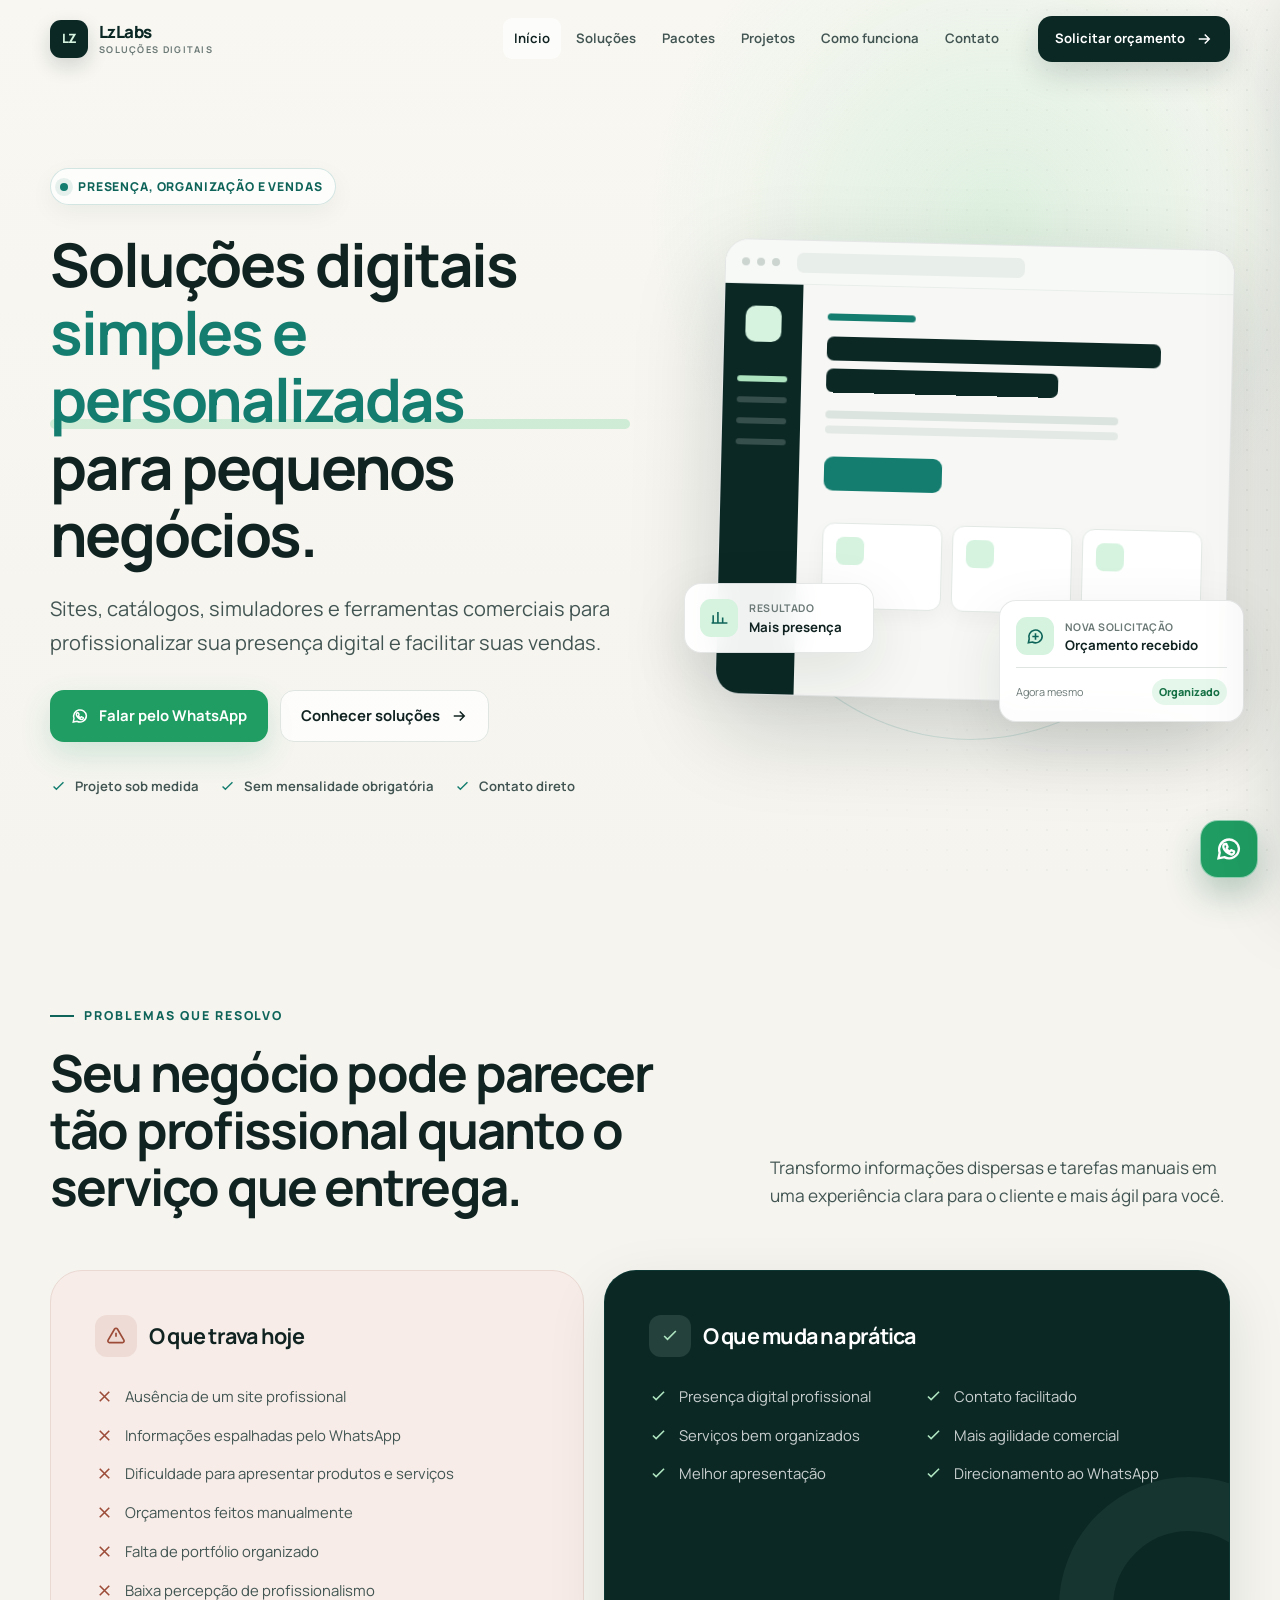
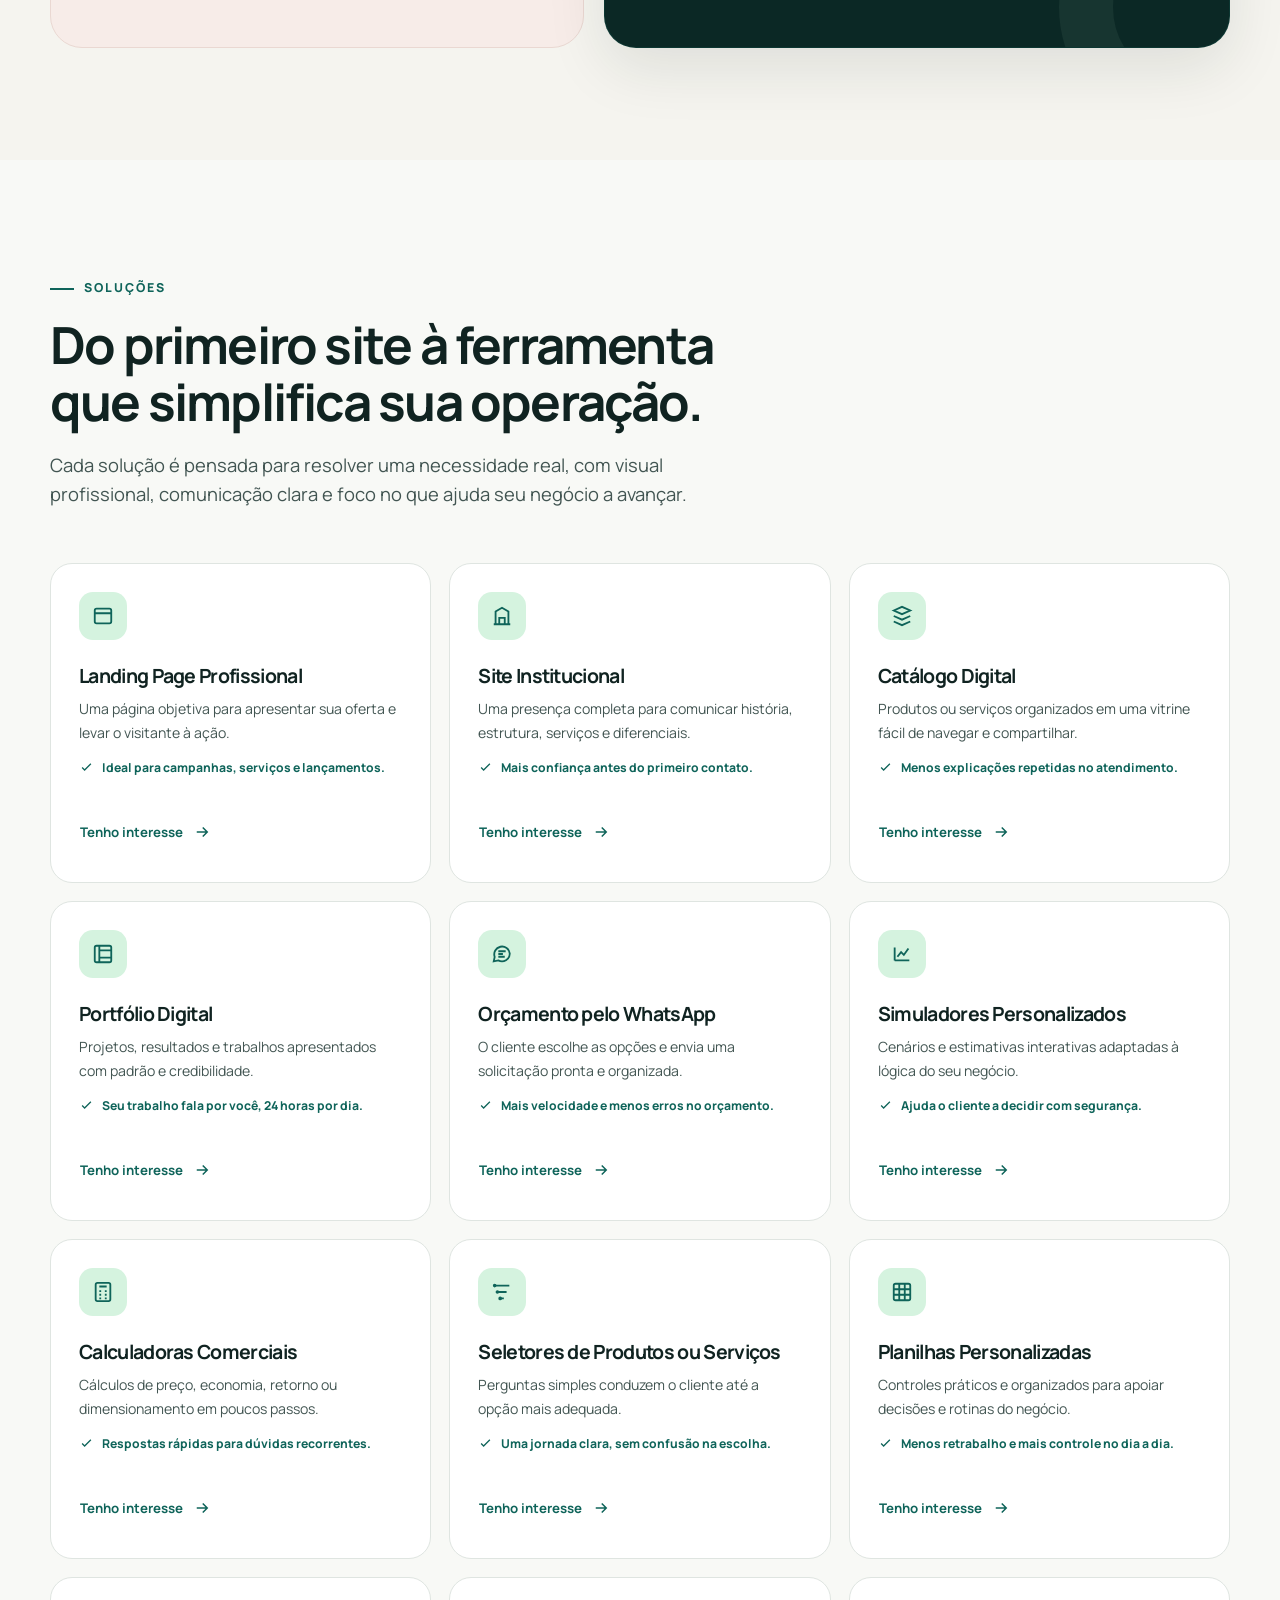
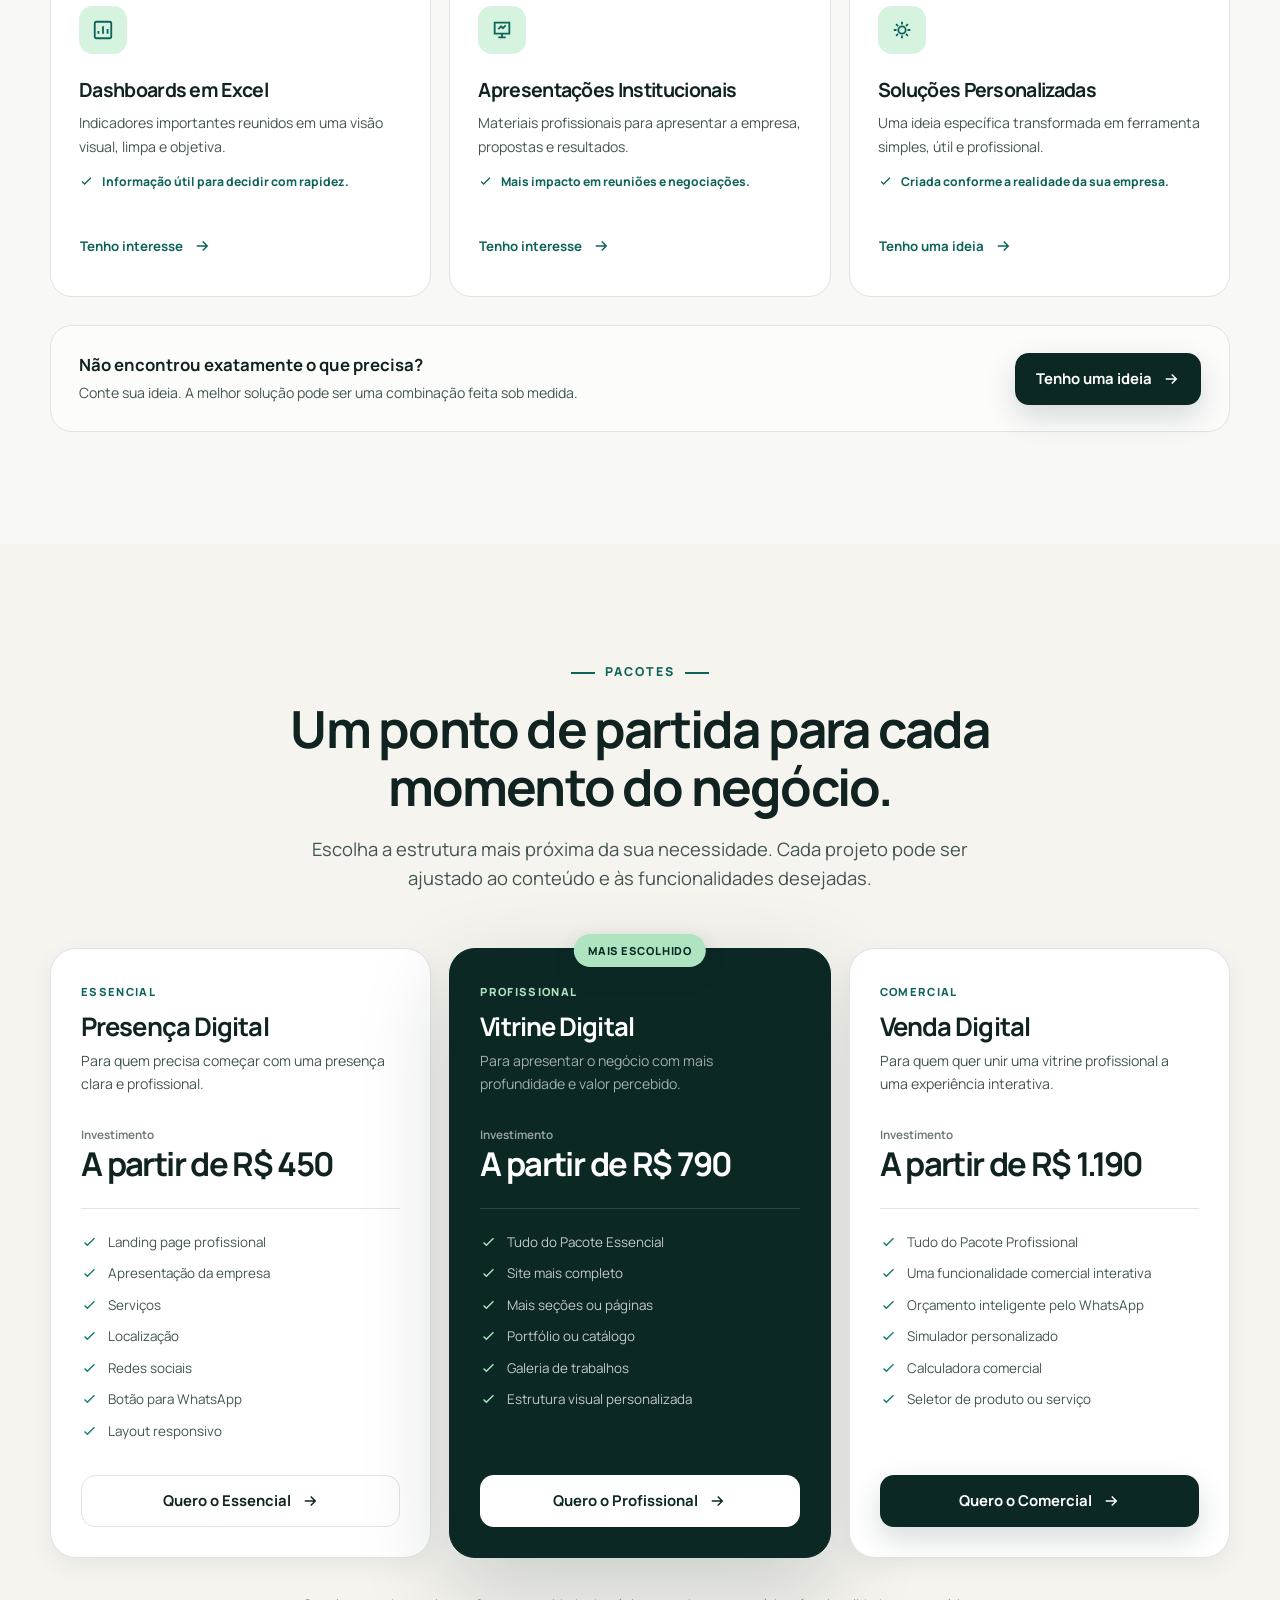
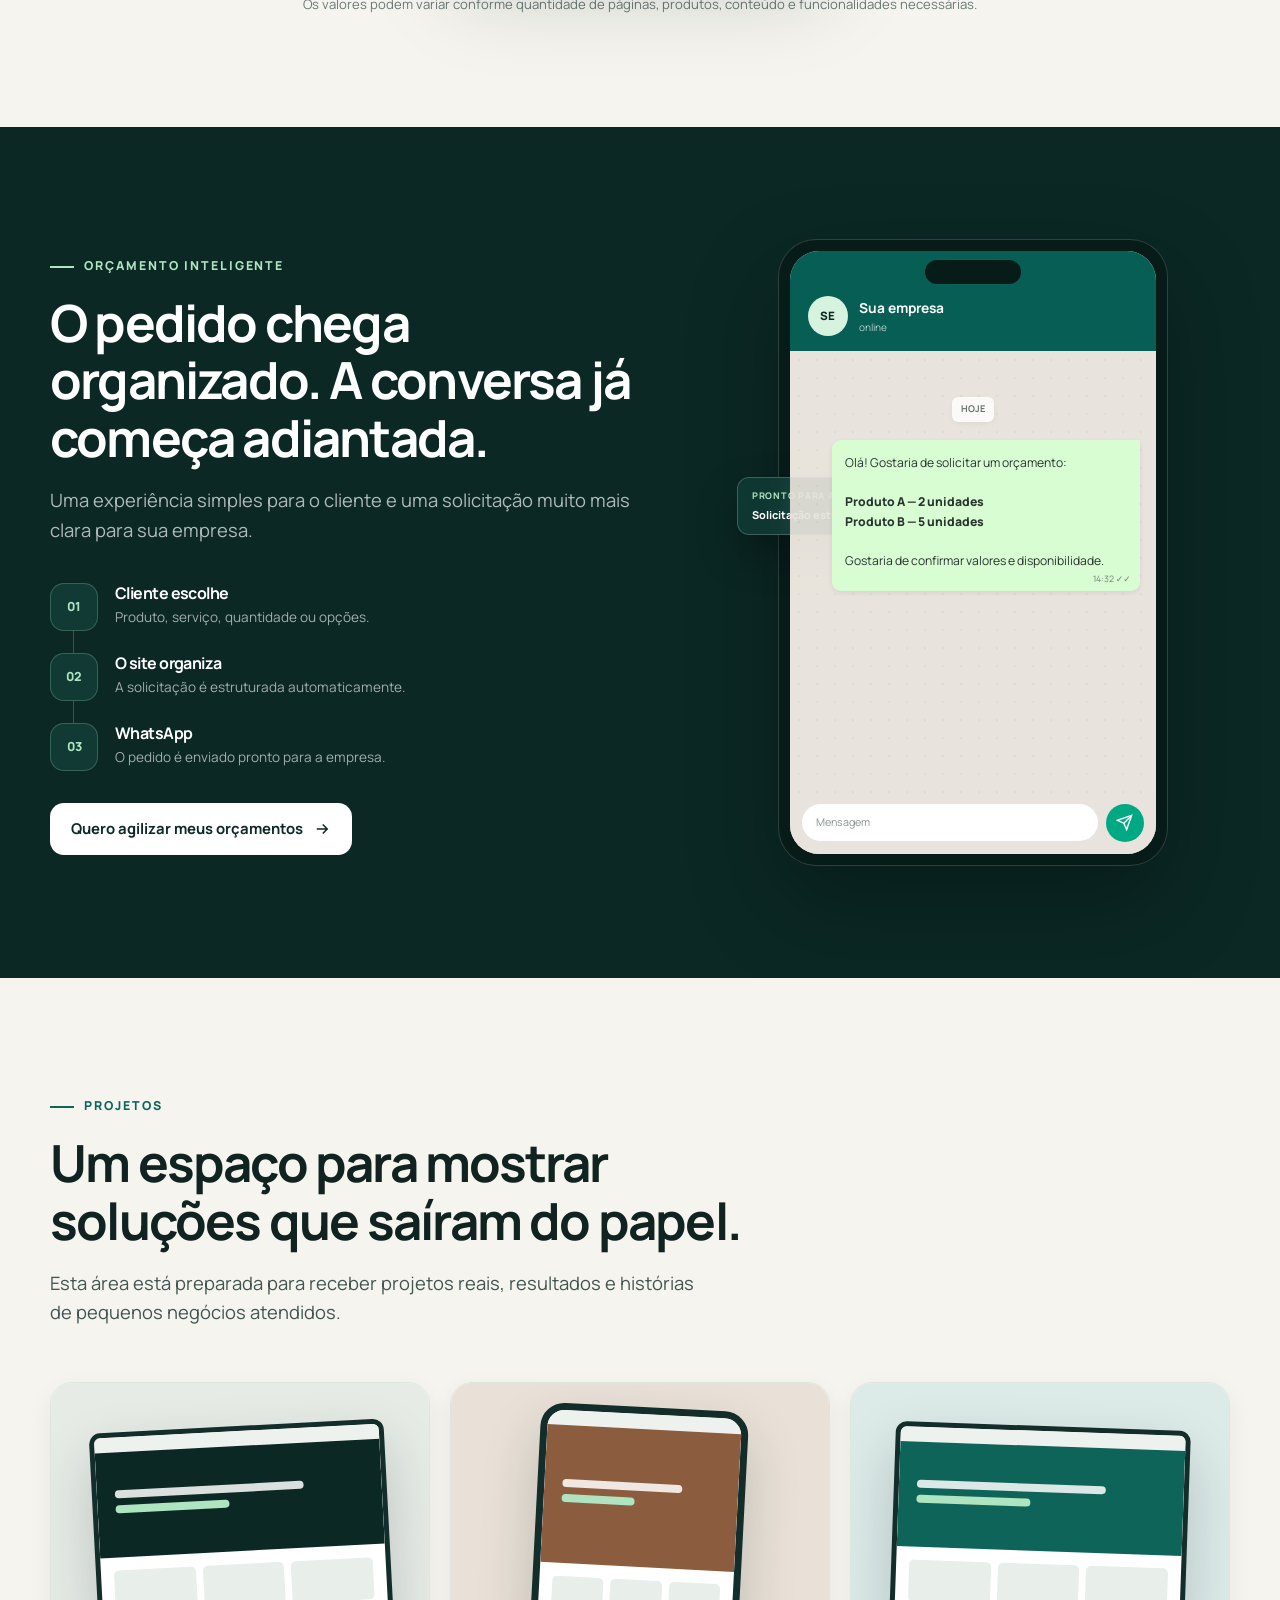
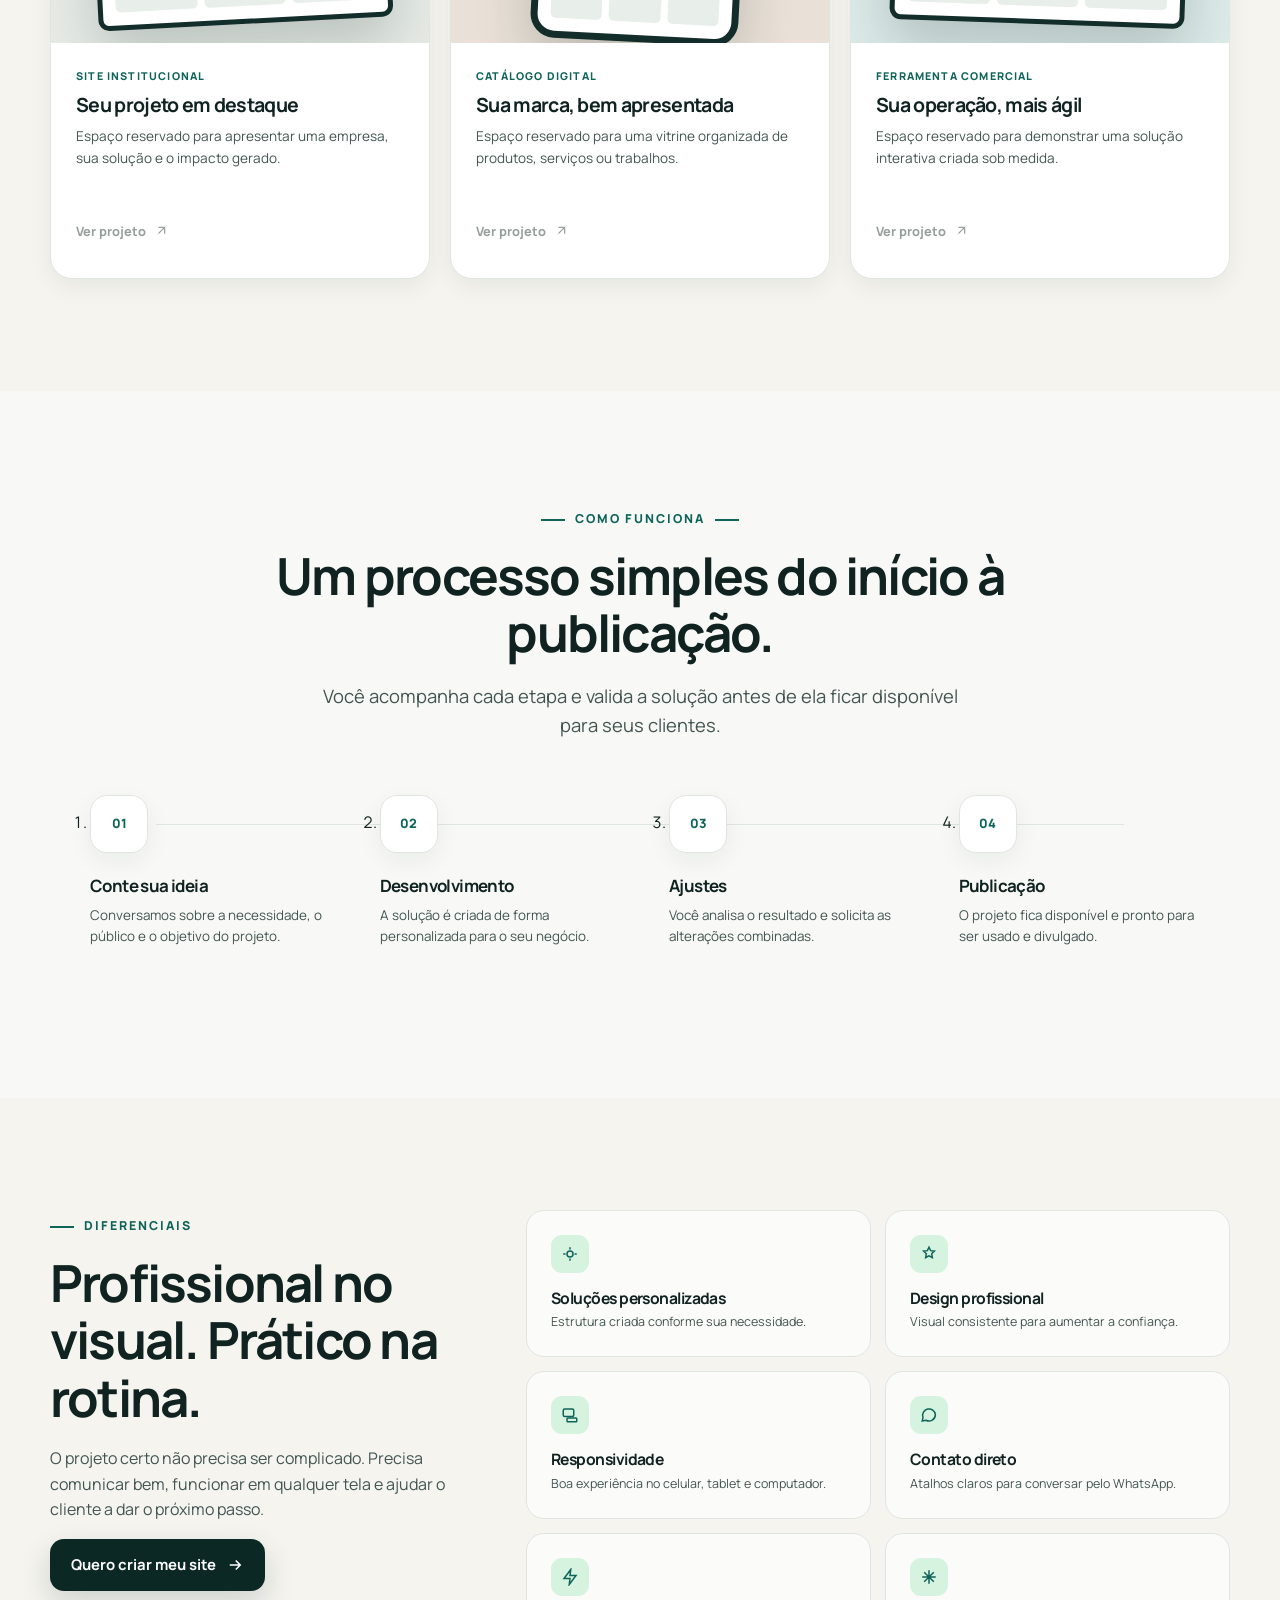
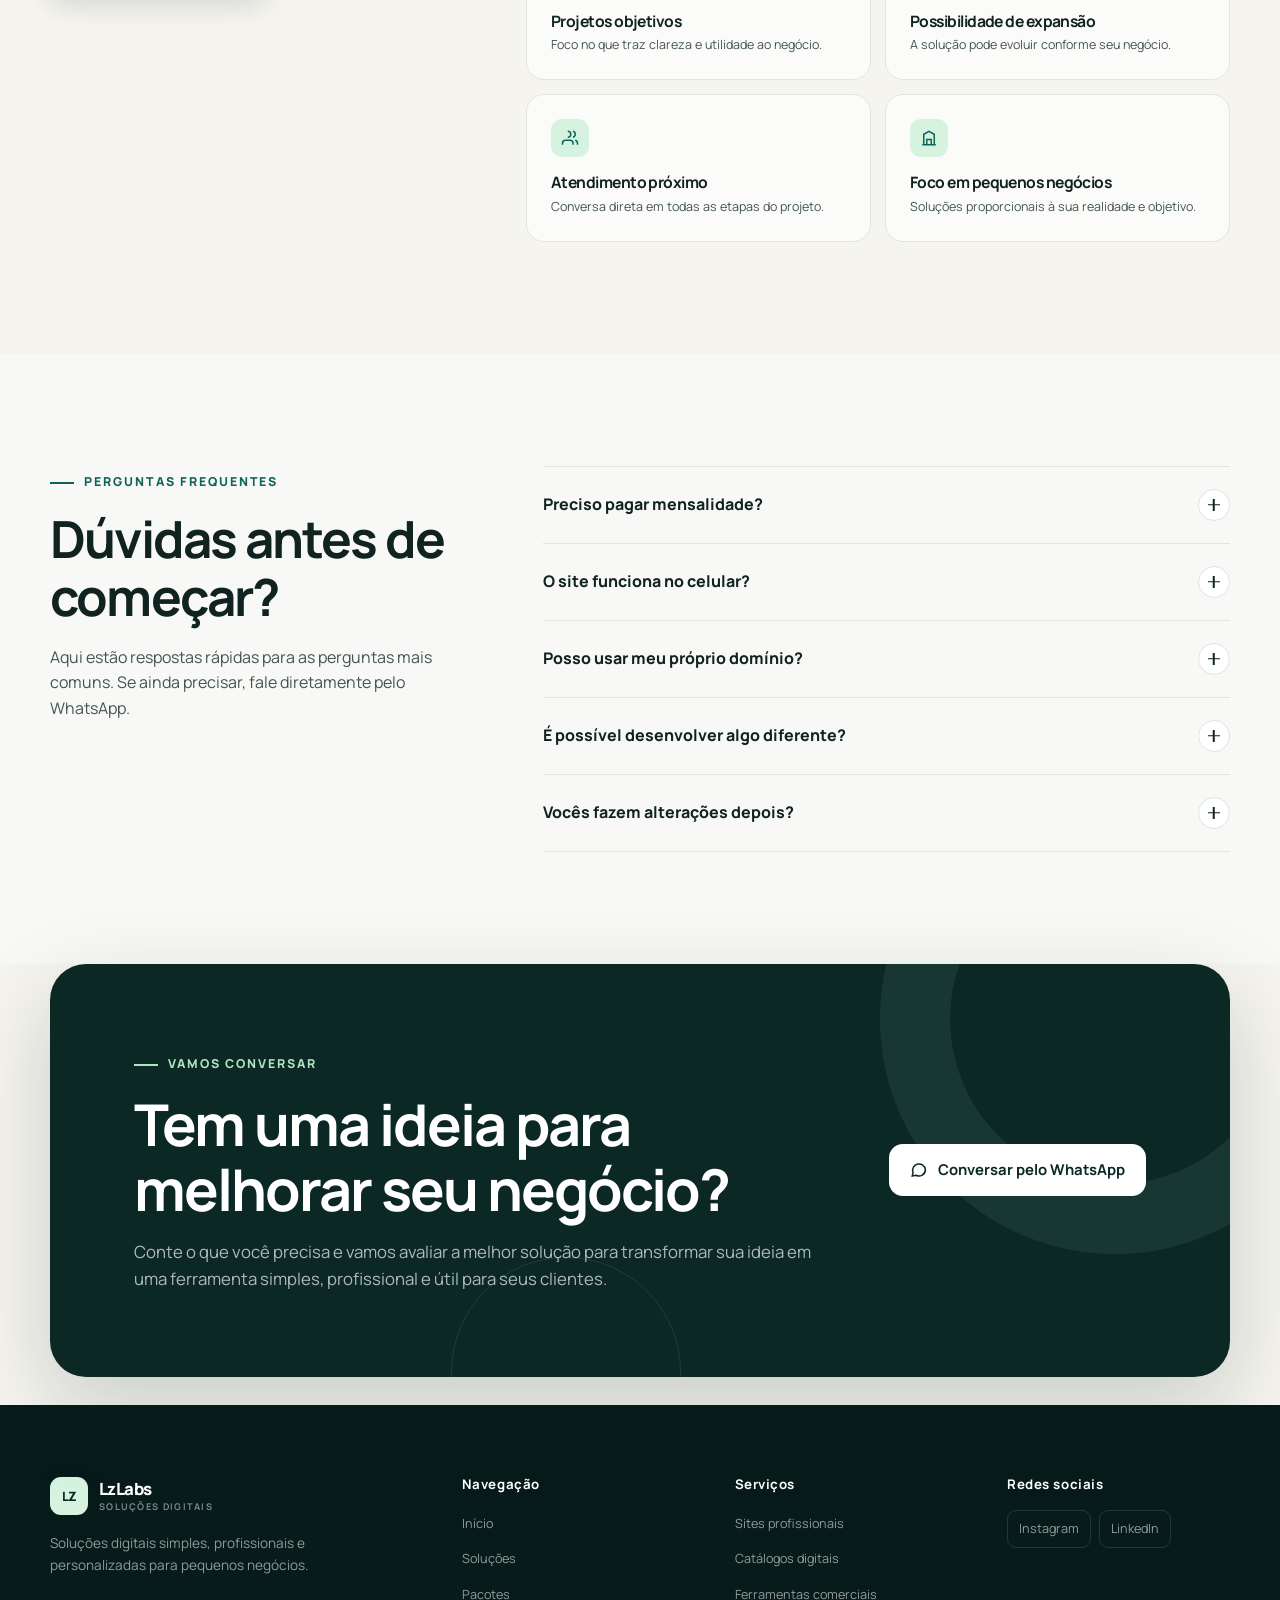
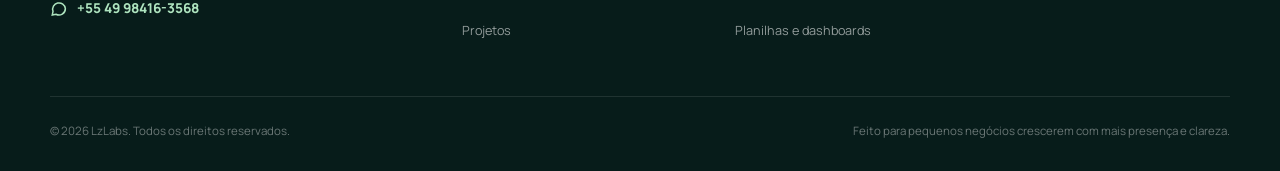
==== index.html @ b132bf6a "Adiciona site de soluções digitais" ====
<!DOCTYPE html>
<html lang="pt-BR">
<head>
  <meta charset="UTF-8">
  <meta name="viewport" content="width=device-width, initial-scale=1.0">
  <meta name="theme-color" content="#0b2825">
  <meta name="color-scheme" content="light">

  <title>LzLabs | Soluções digitais para pequenos negócios</title>
  <meta name="description" content="Sites, catálogos, simuladores e ferramentas comerciais personalizadas para profissionalizar pequenos negócios e facilitar suas vendas.">
  <meta name="robots" content="index, follow">
  <meta name="author" content="LzLabs">
  <link rel="canonical" href="https://lhlabs.github.io/servicos/">

  <meta property="og:type" content="website">
  <meta property="og:locale" content="pt_BR">
  <meta property="og:site_name" content="LzLabs">
  <meta property="og:title" content="LzLabs | Soluções digitais para pequenos negócios">
  <meta property="og:description" content="Presença digital profissional e ferramentas comerciais sob medida para apresentar melhor, atender com agilidade e vender mais.">
  <meta property="og:url" content="https://lhlabs.github.io/servicos/">
  <meta name="twitter:card" content="summary">
  <meta name="twitter:title" content="LzLabs | Soluções digitais para pequenos negócios">
  <meta name="twitter:description" content="Sites e ferramentas comerciais sob medida para pequenos negócios.">

  <link rel="icon" type="image/svg+xml" href="data:image/svg+xml,%3Csvg xmlns='http://www.w3.org/2000/svg' viewBox='0 0 64 64'%3E%3Crect width='64' height='64' rx='16' fill='%230b2825'/%3E%3Cpath d='M17 16v32h21v-8H26V16h-9Zm22 0-9 16h9l-5 16h8l9-24h-10l6-8h-8Z' fill='%23d5f3df'/%3E%3C/svg%3E">
  <link rel="preconnect" href="https://fonts.googleapis.com">
  <link rel="preconnect" href="https://fonts.gstatic.com" crossorigin>
  <link href="https://fonts.googleapis.com/css2?family=Manrope:wght@400;500;600;700;800&display=swap" rel="stylesheet">

  <style>
    :root {
      --ink: #102321;
      --ink-soft: #425552;
      --ink-muted: #6b7976;
      --forest: #0b2825;
      --forest-2: #113a35;
      --teal: #147d70;
      --teal-dark: #0f645a;
      --mint: #d5f3df;
      --mint-strong: #aee4bf;
      --warm: #f5f4ef;
      --surface: #ffffff;
      --surface-soft: #f8f9f6;
      --line: #dfe5e1;
      --line-dark: rgba(255, 255, 255, 0.14);
      --danger-soft: #f7ece8;
      --danger: #9b4b37;
      --shadow-sm: 0 8px 24px rgba(16, 35, 33, 0.06);
      --shadow-md: 0 20px 60px rgba(16, 35, 33, 0.10);
      --shadow-lg: 0 32px 90px rgba(8, 30, 27, 0.18);
      --radius-sm: 14px;
      --radius-md: 22px;
      --radius-lg: 32px;
      --container: 1180px;
      --header-height: 78px;
      --ease: cubic-bezier(.22, 1, .36, 1);
    }

    *, *::before, *::after {
      box-sizing: border-box;
    }

    html {
      scroll-behavior: smooth;
      scroll-padding-top: calc(var(--header-height) + 18px);
    }

    body {
      margin: 0;
      min-width: 320px;
      background: var(--warm);
      color: var(--ink);
      font-family: "Manrope", Inter, ui-sans-serif, system-ui, -apple-system, BlinkMacSystemFont, "Segoe UI", sans-serif;
      font-size: 16px;
      line-height: 1.6;
      -webkit-font-smoothing: antialiased;
      text-rendering: optimizeLegibility;
    }

    body.menu-open {
      overflow: hidden;
    }

    ::selection {
      background: var(--mint-strong);
      color: var(--forest);
    }

    img, svg {
      display: block;
      max-width: 100%;
    }

    button, a {
      -webkit-tap-highlight-color: transparent;
    }

    button, input, textarea, select {
      font: inherit;
    }

    a {
      color: inherit;
      text-decoration: none;
    }

    h1, h2, h3, p {
      margin-top: 0;
    }

    h1, h2, h3 {
      color: var(--ink);
      line-height: 1.12;
      letter-spacing: -0.035em;
    }

    h1 {
      margin-bottom: 24px;
      font-size: clamp(2.85rem, 4.7vw, 4.65rem);
      font-weight: 700;
    }

    h2 {
      margin-bottom: 20px;
      font-size: clamp(2rem, 4vw, 3.65rem);
      font-weight: 700;
    }

    h3 {
      margin-bottom: 10px;
      font-size: 1.18rem;
      font-weight: 700;
    }

    .skip-link {
      position: fixed;
      z-index: 9999;
      top: 12px;
      left: 12px;
      padding: 12px 18px;
      border-radius: 10px;
      background: var(--forest);
      color: #fff;
      transform: translateY(-160%);
      transition: transform .2s ease;
    }

    .skip-link:focus {
      transform: translateY(0);
    }

    .container {
      width: min(calc(100% - 40px), var(--container));
      margin-inline: auto;
    }

    .section {
      position: relative;
      padding: 112px 0;
    }

    .section-soft {
      background: var(--surface-soft);
    }

    .section-dark {
      overflow: hidden;
      background: var(--forest);
      color: rgba(255,255,255,.78);
    }

    .section-dark h2,
    .section-dark h3 {
      color: #fff;
    }

    .section-label {
      display: inline-flex;
      align-items: center;
      gap: 10px;
      margin-bottom: 20px;
      color: var(--teal-dark);
      font-size: .77rem;
      font-weight: 800;
      letter-spacing: .16em;
      line-height: 1.2;
      text-transform: uppercase;
    }

    .section-label::before {
      width: 24px;
      height: 2px;
      background: currentColor;
      content: "";
    }

    .section-dark .section-label {
      color: var(--mint-strong);
    }

    .section-heading {
      max-width: 760px;
      margin-bottom: 54px;
    }

    .section-heading.center {
      margin-right: auto;
      margin-left: auto;
      text-align: center;
    }

    .section-heading.center .section-label {
      justify-content: center;
    }

    .section-heading.center .section-label::after {
      width: 24px;
      height: 2px;
      background: currentColor;
      content: "";
    }

    .section-heading p {
      max-width: 660px;
      margin-bottom: 0;
      color: var(--ink-soft);
      font-size: clamp(1rem, 1.7vw, 1.15rem);
    }

    .section-heading.center p {
      margin-inline: auto;
    }

    .section-dark .section-heading p {
      color: rgba(255,255,255,.68);
    }

    .accent-text {
      color: var(--teal);
    }

    .btn {
      display: inline-flex;
      min-height: 52px;
      align-items: center;
      justify-content: center;
      gap: 10px;
      padding: 13px 20px;
      border: 1px solid transparent;
      border-radius: 14px;
      cursor: pointer;
      font-size: .93rem;
      font-weight: 700;
      line-height: 1.2;
      transition: transform .25s var(--ease), background-color .25s ease, border-color .25s ease, box-shadow .25s ease, color .25s ease;
    }

    .btn:hover {
      transform: translateY(-2px);
    }

    .btn:active {
      transform: translateY(0);
    }

    .btn svg {
      width: 18px;
      height: 18px;
      flex: 0 0 auto;
      transition: transform .25s var(--ease);
    }

    .btn:hover svg.arrow {
      transform: translateX(3px);
    }

    .btn-primary {
      background: var(--forest);
      box-shadow: 0 12px 30px rgba(11, 40, 37, .16);
      color: #fff;
    }

    .btn-primary:hover {
      background: var(--forest-2);
      box-shadow: 0 16px 34px rgba(11, 40, 37, .22);
    }

    .btn-whatsapp {
      background: #1f9d62;
      box-shadow: 0 12px 30px rgba(31, 157, 98, .18);
      color: #fff;
    }

    .btn-whatsapp:hover {
      background: #188553;
      box-shadow: 0 16px 34px rgba(31, 157, 98, .25);
    }

    .btn-secondary {
      border-color: var(--line);
      background: rgba(255,255,255,.74);
      color: var(--ink);
    }

    .btn-secondary:hover {
      border-color: #bdc9c3;
      background: #fff;
      box-shadow: var(--shadow-sm);
    }

    .btn-light {
      background: #fff;
      color: var(--forest);
    }

    .btn-light:hover {
      background: var(--mint);
      box-shadow: 0 15px 38px rgba(0,0,0,.18);
    }

    .btn-link {
      min-height: 44px;
      justify-content: flex-start;
      padding: 8px 0;
      border-radius: 0;
      color: var(--teal-dark);
    }

    .btn-link:hover {
      transform: none;
      color: var(--forest);
    }

    :focus-visible {
      outline: 3px solid rgba(20, 125, 112, .34);
      outline-offset: 3px;
    }

    /* Header */
    .site-header {
      position: fixed;
      z-index: 1000;
      top: 0;
      right: 0;
      left: 0;
      height: var(--header-height);
      border-bottom: 1px solid transparent;
      transition: height .25s ease, background-color .25s ease, border-color .25s ease, box-shadow .25s ease;
    }

    .site-header.scrolled {
      height: 68px;
      border-color: rgba(16,35,33,.08);
      background: rgba(245,244,239,.9);
      box-shadow: 0 8px 30px rgba(16,35,33,.06);
      backdrop-filter: blur(16px);
      -webkit-backdrop-filter: blur(16px);
    }

    .header-inner {
      display: flex;
      height: 100%;
      align-items: center;
      justify-content: space-between;
      gap: 28px;
    }

    .brand {
      display: inline-flex;
      align-items: center;
      gap: 11px;
      flex-shrink: 0;
      color: var(--forest);
      font-size: 1.05rem;
      font-weight: 800;
      letter-spacing: -.03em;
    }

    .brand-mark {
      display: grid;
      width: 38px;
      height: 38px;
      place-items: center;
      border-radius: 11px;
      background: var(--forest);
      box-shadow: 0 8px 20px rgba(11,40,37,.16);
      color: var(--mint);
      font-size: .8rem;
      letter-spacing: -.06em;
    }

    .brand-copy {
      display: flex;
      flex-direction: column;
      line-height: 1.02;
    }

    .brand-copy small {
      margin-top: 5px;
      color: var(--ink-muted);
      font-size: .58rem;
      font-weight: 700;
      letter-spacing: .14em;
      text-transform: uppercase;
    }

    .desktop-nav {
      display: flex;
      align-items: center;
      gap: 4px;
      margin-left: auto;
    }

    .nav-link {
      position: relative;
      padding: 10px 11px;
      border-radius: 9px;
      color: var(--ink-soft);
      font-size: .82rem;
      font-weight: 650;
      transition: color .2s ease, background-color .2s ease;
    }

    .nav-link:hover,
    .nav-link.active {
      background: rgba(255,255,255,.62);
      color: var(--ink);
    }

    .header-cta {
      min-height: 46px;
      padding: 11px 16px;
      font-size: .82rem;
    }

    .menu-toggle {
      display: none;
      width: 46px;
      height: 46px;
      align-items: center;
      justify-content: center;
      border: 1px solid var(--line);
      border-radius: 12px;
      background: rgba(255,255,255,.7);
      cursor: pointer;
      color: var(--ink);
    }

    .menu-toggle svg {
      width: 22px;
      height: 22px;
    }

    .mobile-nav {
      position: fixed;
      z-index: 999;
      top: 0;
      right: 0;
      bottom: 0;
      width: min(88vw, 400px);
      padding: 98px 24px 28px;
      background: var(--surface);
      box-shadow: -30px 0 80px rgba(10,32,29,.18);
      transform: translateX(110%);
      transition: transform .4s var(--ease);
    }

    .mobile-nav.open {
      transform: translateX(0);
    }

    .mobile-nav-inner {
      display: flex;
      height: 100%;
      flex-direction: column;
    }

    .mobile-nav a:not(.btn) {
      padding: 15px 8px;
      border-bottom: 1px solid var(--line);
      font-size: 1.1rem;
      font-weight: 700;
    }

    .mobile-nav .btn {
      width: 100%;
      margin-top: 24px;
    }

    .mobile-nav-meta {
      margin-top: auto;
      padding: 24px 8px 0;
      color: var(--ink-muted);
      font-size: .82rem;
    }

    .menu-backdrop {
      position: fixed;
      z-index: 998;
      inset: 0;
      border: 0;
      background: rgba(6,22,20,.46);
      cursor: pointer;
      opacity: 0;
      pointer-events: none;
      transition: opacity .3s ease;
    }

    .menu-backdrop.visible {
      opacity: 1;
      pointer-events: auto;
    }

    /* Hero */
    .hero {
      position: relative;
      overflow: hidden;
      min-height: 800px;
      padding: calc(var(--header-height) + 90px) 0 90px;
      background:
        radial-gradient(circle at 78% 25%, rgba(174,228,191,.34), transparent 29%),
        linear-gradient(180deg, #f8f7f2 0%, var(--warm) 100%);
    }

    .hero::before {
      position: absolute;
      top: 0;
      right: 0;
      width: 44%;
      height: 100%;
      background-image: radial-gradient(rgba(11,40,37,.11) .8px, transparent .8px);
      background-size: 20px 20px;
      content: "";
      mask-image: linear-gradient(to left, #000, transparent);
      opacity: .5;
    }

    .hero-grid {
      position: relative;
      z-index: 1;
      display: grid;
      align-items: center;
      grid-template-columns: minmax(0, 1.04fr) minmax(440px, .96fr);
      gap: 64px;
    }

    .hero-copy {
      max-width: 680px;
    }

    .hero-kicker {
      display: inline-flex;
      align-items: center;
      gap: 10px;
      margin-bottom: 26px;
      padding: 8px 12px 8px 9px;
      border: 1px solid rgba(20,125,112,.18);
      border-radius: 999px;
      background: rgba(255,255,255,.74);
      box-shadow: 0 8px 24px rgba(16,35,33,.05);
      color: var(--teal-dark);
      font-size: .76rem;
      font-weight: 800;
      letter-spacing: .07em;
      text-transform: uppercase;
    }

    .hero-kicker-dot {
      width: 8px;
      height: 8px;
      border-radius: 50%;
      background: var(--teal);
      box-shadow: 0 0 0 5px rgba(20,125,112,.1);
    }

    .hero h1 span {
      position: relative;
      display: inline-block;
      color: var(--teal);
    }

    .hero h1 span::after {
      position: absolute;
      z-index: -1;
      right: 0;
      bottom: .08em;
      left: 0;
      height: .16em;
      border-radius: 999px;
      background: var(--mint-strong);
      content: "";
      opacity: .55;
    }

    .hero-lead {
      max-width: 650px;
      margin-bottom: 30px;
      color: var(--ink-soft);
      font-size: clamp(1.05rem, 2vw, 1.25rem);
      line-height: 1.7;
    }

    .hero-actions {
      display: flex;
      flex-wrap: wrap;
      gap: 12px;
      margin-bottom: 34px;
    }

    .hero-proof {
      display: flex;
      flex-wrap: wrap;
      gap: 10px 20px;
      color: var(--ink-soft);
      font-size: .82rem;
      font-weight: 650;
    }

    .hero-proof span {
      display: inline-flex;
      align-items: center;
      gap: 8px;
    }

    .hero-proof svg {
      width: 17px;
      height: 17px;
      color: var(--teal);
    }

    .hero-visual {
      position: relative;
      min-height: 550px;
    }

    .visual-orbit {
      position: absolute;
      inset: 38px 20px 18px 34px;
      border: 1px solid rgba(20,125,112,.14);
      border-radius: 50%;
      transform: rotate(-8deg);
    }

    .browser-card {
      position: absolute;
      z-index: 2;
      top: 36px;
      right: 0;
      width: min(100%, 510px);
      overflow: hidden;
      border: 1px solid rgba(16,35,33,.11);
      border-radius: 24px;
      background: #fff;
      box-shadow: var(--shadow-lg);
      transform: rotate(1.4deg);
      transition: transform .5s var(--ease);
    }

    .hero-visual:hover .browser-card {
      transform: rotate(.2deg) translateY(-5px);
    }

    .browser-top {
      display: flex;
      height: 44px;
      align-items: center;
      gap: 7px;
      padding: 0 16px;
      border-bottom: 1px solid #e9eeeb;
      background: #f7f9f7;
    }

    .browser-dot {
      width: 8px;
      height: 8px;
      border-radius: 50%;
      background: #ccd5d0;
    }

    .browser-address {
      width: 48%;
      height: 20px;
      margin-left: 10px;
      border-radius: 7px;
      background: #e8eeea;
    }

    .mock-site {
      display: grid;
      min-height: 410px;
      grid-template-columns: 78px 1fr;
      background: #f7f8f5;
    }

    .mock-sidebar {
      padding: 22px 14px;
      background: var(--forest);
    }

    .mock-logo {
      width: 36px;
      height: 36px;
      margin: 0 auto 34px;
      border-radius: 10px;
      background: var(--mint);
    }

    .mock-nav-line {
      width: 100%;
      height: 6px;
      margin-bottom: 15px;
      border-radius: 999px;
      background: rgba(255,255,255,.18);
    }

    .mock-nav-line.active {
      background: var(--mint-strong);
    }

    .mock-content {
      padding: 28px 25px;
    }

    .mock-eyebrow {
      width: 88px;
      height: 7px;
      margin-bottom: 16px;
      border-radius: 999px;
      background: var(--teal);
    }

    .mock-title {
      width: 88%;
      height: 24px;
      margin-bottom: 8px;
      border-radius: 7px;
      background: var(--forest);
    }

    .mock-title.short {
      width: 61%;
    }

    .mock-copy {
      width: 77%;
      height: 8px;
      margin-top: 18px;
      border-radius: 999px;
      background: #dce4df;
      box-shadow: 0 15px 0 #e3e9e5;
    }

    .mock-button {
      width: 118px;
      height: 34px;
      margin-top: 38px;
      border-radius: 9px;
      background: var(--teal);
    }

    .mock-grid {
      display: grid;
      margin-top: 32px;
      grid-template-columns: repeat(3, 1fr);
      gap: 10px;
    }

    .mock-box {
      min-height: 86px;
      border: 1px solid #e2e8e4;
      border-radius: 12px;
      background: #fff;
      box-shadow: 0 8px 20px rgba(16,35,33,.04);
    }

    .mock-box::before {
      display: block;
      width: 28px;
      height: 28px;
      margin: 13px;
      border-radius: 8px;
      background: var(--mint);
      content: "";
    }

    .float-card {
      position: absolute;
      z-index: 4;
      border: 1px solid rgba(16,35,33,.1);
      background: rgba(255,255,255,.94);
      box-shadow: var(--shadow-md);
      backdrop-filter: blur(12px);
      -webkit-backdrop-filter: blur(12px);
    }

    .float-card.order {
      right: -14px;
      bottom: 36px;
      width: 245px;
      padding: 16px;
      border-radius: 17px;
      animation: float 5s ease-in-out infinite;
    }

    .float-card.result {
      bottom: 105px;
      left: -10px;
      width: 190px;
      padding: 15px;
      border-radius: 17px;
      animation: float 5.8s .8s ease-in-out infinite;
    }

    .float-row {
      display: flex;
      align-items: center;
      gap: 11px;
    }

    .float-icon {
      display: grid;
      width: 38px;
      height: 38px;
      flex: 0 0 auto;
      place-items: center;
      border-radius: 11px;
      background: var(--mint);
      color: var(--teal-dark);
    }

    .float-icon svg {
      width: 19px;
      height: 19px;
    }

    .float-card small {
      display: block;
      margin-bottom: 2px;
      color: var(--ink-muted);
      font-size: .66rem;
      font-weight: 700;
      letter-spacing: .04em;
      text-transform: uppercase;
    }

    .float-card strong {
      display: block;
      color: var(--ink);
      font-size: .83rem;
      line-height: 1.25;
    }

    .status-line {
      display: flex;
      align-items: center;
      justify-content: space-between;
      margin-top: 12px;
      padding-top: 11px;
      border-top: 1px solid var(--line);
      color: var(--ink-muted);
      font-size: .68rem;
    }

    .status-pill {
      padding: 4px 7px;
      border-radius: 999px;
      background: #e5f7eb;
      color: #157145;
      font-weight: 800;
    }

    @keyframes float {
      0%, 100% { transform: translateY(0); }
      50% { transform: translateY(-8px); }
    }

    /* Problems and benefits */
    .problem-intro {
      display: grid;
      align-items: end;
      margin-bottom: 54px;
      grid-template-columns: 1fr .72fr;
      gap: 80px;
    }

    .problem-intro h2 {
      margin-bottom: 0;
    }

    .problem-intro p {
      margin-bottom: 6px;
      color: var(--ink-soft);
      font-size: 1.08rem;
    }

    .problem-panels {
      display: grid;
      grid-template-columns: .92fr 1.08fr;
      gap: 20px;
    }

    .problem-panel {
      padding: clamp(28px, 4vw, 44px);
      border-radius: var(--radius-lg);
    }

    .problem-panel.before {
      border: 1px solid #ead8d2;
      background: var(--danger-soft);
    }

    .problem-panel.after {
      position: relative;
      overflow: hidden;
      border: 1px solid rgba(20,125,112,.18);
      background: var(--forest);
      box-shadow: var(--shadow-md);
      color: rgba(255,255,255,.78);
    }

    .problem-panel.after::after {
      position: absolute;
      right: -90px;
      bottom: -90px;
      width: 260px;
      height: 260px;
      border: 54px solid rgba(213,243,223,.06);
      border-radius: 50%;
      content: "";
    }

    .panel-title {
      display: flex;
      align-items: center;
      gap: 12px;
      margin-bottom: 28px;
    }

    .panel-title-icon {
      display: grid;
      width: 42px;
      height: 42px;
      place-items: center;
      border-radius: 12px;
      background: rgba(155,75,55,.1);
      color: var(--danger);
    }

    .after .panel-title-icon {
      background: rgba(213,243,223,.12);
      color: var(--mint-strong);
    }

    .panel-title-icon svg {
      width: 20px;
      height: 20px;
    }

    .panel-title h3 {
      margin: 0;
      font-size: 1.35rem;
    }

    .after .panel-title h3 {
      color: #fff;
    }

    .check-list {
      position: relative;
      z-index: 1;
      display: grid;
      margin: 0;
      padding: 0;
      list-style: none;
      gap: 15px;
    }

    .check-list li {
      display: flex;
      align-items: flex-start;
      gap: 11px;
      color: var(--ink-soft);
      font-size: .93rem;
    }

    .check-list svg {
      width: 19px;
      height: 19px;
      flex: 0 0 auto;
      margin-top: 2px;
      color: var(--danger);
    }

    .after .check-list {
      grid-template-columns: repeat(2, 1fr);
    }

    .after .check-list li {
      color: rgba(255,255,255,.78);
    }

    .after .check-list svg {
      color: var(--mint-strong);
    }

    /* Services */
    .solutions-grid {
      display: grid;
      grid-template-columns: repeat(3, 1fr);
      gap: 18px;
    }

    .solution-card {
      position: relative;
      display: flex;
      min-height: 320px;
      overflow: hidden;
      flex-direction: column;
      padding: 28px;
      border: 1px solid var(--line);
      border-radius: var(--radius-md);
      background: var(--surface);
      box-shadow: 0 1px 0 rgba(255,255,255,.8) inset;
      transition: transform .35s var(--ease), border-color .3s ease, box-shadow .35s var(--ease);
    }

    .solution-card::after {
      position: absolute;
      top: -80px;
      right: -80px;
      width: 160px;
      height: 160px;
      border-radius: 50%;
      background: var(--mint);
      content: "";
      opacity: 0;
      transition: opacity .3s ease, transform .5s var(--ease);
    }

    .solution-card:hover {
      z-index: 2;
      border-color: rgba(20,125,112,.35);
      box-shadow: var(--shadow-md);
      transform: translateY(-7px);
    }

    .solution-card:hover::after {
      opacity: .35;
      transform: scale(1.18);
    }

    .solution-icon {
      position: relative;
      z-index: 1;
      display: grid;
      width: 48px;
      height: 48px;
      margin-bottom: 25px;
      place-items: center;
      border-radius: 14px;
      background: var(--mint);
      color: var(--teal-dark);
      transition: background-color .25s ease, color .25s ease;
    }

    .solution-card:hover .solution-icon {
      background: var(--forest);
      color: var(--mint);
    }

    .solution-icon svg {
      width: 22px;
      height: 22px;
    }

    .solution-card h3 {
      position: relative;
      z-index: 1;
      font-size: 1.22rem;
    }

    .solution-card > p {
      position: relative;
      z-index: 1;
      margin-bottom: 15px;
      color: var(--ink-soft);
      font-size: .88rem;
      line-height: 1.65;
    }

    .benefit-note {
      position: relative;
      z-index: 1;
      display: flex;
      align-items: flex-start;
      gap: 8px;
      margin-bottom: 18px;
      color: var(--teal-dark);
      font-size: .76rem;
      font-weight: 750;
      line-height: 1.45;
    }

    .benefit-note svg {
      width: 15px;
      height: 15px;
      flex: 0 0 auto;
      margin-top: 1px;
    }

    .solution-card .btn-link {
      position: relative;
      z-index: 1;
      margin-top: auto;
      align-self: flex-start;
      font-size: .83rem;
    }

    .solutions-cta {
      display: flex;
      align-items: center;
      justify-content: space-between;
      gap: 24px;
      margin-top: 28px;
      padding: 26px 28px;
      border: 1px solid var(--line);
      border-radius: var(--radius-md);
      background: rgba(255,255,255,.62);
    }

    .solutions-cta strong {
      display: block;
      margin-bottom: 3px;
      font-size: 1.05rem;
    }

    .solutions-cta p {
      margin: 0;
      color: var(--ink-soft);
      font-size: .88rem;
    }

    /* Pricing */
    .pricing-grid {
      display: grid;
      align-items: stretch;
      grid-template-columns: repeat(3, 1fr);
      gap: 18px;
    }

    .price-card {
      position: relative;
      display: flex;
      min-height: 610px;
      flex-direction: column;
      padding: 34px 30px 30px;
      border: 1px solid var(--line);
      border-radius: 26px;
      background: var(--surface);
      box-shadow: var(--shadow-sm);
      transition: transform .35s var(--ease), box-shadow .35s var(--ease);
    }

    .price-card:hover {
      box-shadow: var(--shadow-md);
      transform: translateY(-6px);
    }

    .price-card.featured {
      border-color: var(--forest);
      background: var(--forest);
      box-shadow: var(--shadow-lg);
      color: rgba(255,255,255,.76);
      transform: translateY(-12px);
    }

    .price-card.featured:hover {
      transform: translateY(-18px);
    }

    .popular-badge {
      position: absolute;
      top: -15px;
      left: 50%;
      padding: 8px 14px;
      border-radius: 999px;
      background: var(--mint-strong);
      box-shadow: 0 8px 22px rgba(11,40,37,.16);
      color: var(--forest);
      font-size: .69rem;
      font-weight: 800;
      letter-spacing: .08em;
      text-transform: uppercase;
      transform: translateX(-50%);
      white-space: nowrap;
    }

    .price-kicker {
      display: block;
      margin-bottom: 12px;
      color: var(--teal-dark);
      font-size: .7rem;
      font-weight: 800;
      letter-spacing: .12em;
      text-transform: uppercase;
    }

    .featured .price-kicker {
      color: var(--mint-strong);
    }

    .price-card h3 {
      margin-bottom: 9px;
      font-size: 1.6rem;
    }

    .featured h3 {
      color: #fff;
    }

    .price-subtitle {
      min-height: 52px;
      margin-bottom: 24px;
      color: var(--ink-soft);
      font-size: .88rem;
    }

    .featured .price-subtitle {
      color: rgba(255,255,255,.62);
    }

    .price {
      margin-bottom: 24px;
      padding-bottom: 24px;
      border-bottom: 1px solid var(--line);
    }

    .featured .price {
      border-color: var(--line-dark);
    }

    .price small {
      display: block;
      margin-bottom: 3px;
      color: var(--ink-muted);
      font-size: .73rem;
      font-weight: 650;
    }

    .featured .price small {
      color: rgba(255,255,255,.58);
    }

    .price strong {
      color: var(--ink);
      font-size: 2.05rem;
      letter-spacing: -.05em;
      line-height: 1;
    }

    .featured .price strong {
      color: #fff;
    }

    .feature-list {
      display: grid;
      margin: 0 0 30px;
      padding: 0;
      list-style: none;
      gap: 12px;
    }

    .feature-list li {
      display: flex;
      align-items: flex-start;
      gap: 10px;
      color: var(--ink-soft);
      font-size: .84rem;
      line-height: 1.45;
    }

    .featured .feature-list li {
      color: rgba(255,255,255,.75);
    }

    .feature-list svg {
      width: 17px;
      height: 17px;
      flex: 0 0 auto;
      margin-top: 1px;
      color: var(--teal);
    }

    .featured .feature-list svg {
      color: var(--mint-strong);
    }

    .price-card .btn {
      width: 100%;
      margin-top: auto;
    }

    .pricing-note {
      max-width: 760px;
      margin: 36px auto 0;
      color: var(--ink-muted);
      font-size: .82rem;
      text-align: center;
    }

    /* Smart quote */
    .quote-grid {
      display: grid;
      align-items: center;
      grid-template-columns: 1fr .88fr;
      gap: 80px;
    }

    .quote-copy .section-heading {
      margin-bottom: 38px;
    }

    .process-list {
      position: relative;
      display: grid;
      margin: 0 0 32px;
      padding: 0;
      list-style: none;
      gap: 22px;
    }

    .process-list::before {
      position: absolute;
      top: 24px;
      bottom: 24px;
      left: 23px;
      width: 1px;
      background: rgba(174,228,191,.25);
      content: "";
    }

    .process-item {
      position: relative;
      display: grid;
      grid-template-columns: 48px 1fr;
      gap: 17px;
    }

    .process-number {
      display: grid;
      width: 48px;
      height: 48px;
      place-items: center;
      border: 1px solid rgba(174,228,191,.24);
      border-radius: 14px;
      background: var(--forest-2);
      color: var(--mint-strong);
      font-size: .78rem;
      font-weight: 800;
    }

    .process-item h3 {
      margin: 2px 0 4px;
      font-size: 1rem;
    }

    .process-item p {
      margin: 0;
      color: rgba(255,255,255,.62);
      font-size: .85rem;
    }

    .phone-shell {
      position: relative;
      width: min(100%, 390px);
      margin-inline: auto;
      padding: 11px;
      border: 1px solid rgba(255,255,255,.16);
      border-radius: 38px;
      background: #071b19;
      box-shadow: 0 38px 90px rgba(0,0,0,.28);
    }

    .phone-shell::before {
      position: absolute;
      z-index: 2;
      top: 20px;
      left: 50%;
      width: 96px;
      height: 24px;
      border-radius: 999px;
      background: #071b19;
      content: "";
      transform: translateX(-50%);
    }

    .phone-screen {
      min-height: 570px;
      overflow: hidden;
      border-radius: 29px;
      background: #e8e3dc;
    }

    .chat-header {
      display: flex;
      align-items: center;
      gap: 11px;
      padding: 45px 18px 15px;
      background: #075e54;
      color: #fff;
    }

    .chat-avatar {
      display: grid;
      width: 40px;
      height: 40px;
      place-items: center;
      border-radius: 50%;
      background: var(--mint);
      color: var(--forest);
      font-size: .72rem;
      font-weight: 800;
    }

    .chat-header strong {
      display: block;
      font-size: .86rem;
    }

    .chat-header small {
      display: block;
      color: rgba(255,255,255,.7);
      font-size: .63rem;
    }

    .chat-body {
      position: relative;
      min-height: 445px;
      padding: 46px 16px 22px;
      background-image:
        radial-gradient(rgba(7,94,84,.055) 1px, transparent 1px),
        linear-gradient(rgba(232,227,220,.92), rgba(232,227,220,.92));
      background-size: 18px 18px, auto;
    }

    .chat-date {
      width: max-content;
      margin: 0 auto 18px;
      padding: 5px 9px;
      border-radius: 6px;
      background: rgba(255,255,255,.78);
      box-shadow: 0 2px 5px rgba(0,0,0,.05);
      color: #66736f;
      font-size: .58rem;
      font-weight: 700;
      text-transform: uppercase;
    }

    .chat-bubble {
      position: relative;
      max-width: 92%;
      margin-left: auto;
      padding: 13px 13px 20px;
      border-radius: 9px 2px 9px 9px;
      background: #d9fdd3;
      box-shadow: 0 2px 5px rgba(0,0,0,.08);
      color: #27342f;
      font-size: .76rem;
      line-height: 1.62;
    }

    .chat-bubble strong {
      font-weight: 800;
    }

    .chat-bubble time {
      position: absolute;
      right: 9px;
      bottom: 5px;
      color: #6f817a;
      font-size: .55rem;
    }

    .chat-input {
      display: flex;
      align-items: center;
      gap: 8px;
      padding: 8px 12px 12px;
      background: #e8e3dc;
    }

    .chat-input-field {
      flex: 1;
      padding: 10px 14px;
      border-radius: 999px;
      background: #fff;
      color: #8a938f;
      font-size: .67rem;
    }

    .chat-send {
      display: grid;
      width: 38px;
      height: 38px;
      place-items: center;
      border-radius: 50%;
      background: #00a884;
      color: #fff;
    }

    .chat-send svg {
      width: 17px;
      height: 17px;
    }

    .phone-badge {
      position: absolute;
      top: 38%;
      left: -42px;
      padding: 11px 14px;
      border: 1px solid rgba(255,255,255,.2);
      border-radius: 12px;
      background: rgba(17,58,53,.92);
      box-shadow: 0 18px 40px rgba(0,0,0,.26);
      color: #fff;
      font-size: .68rem;
      font-weight: 750;
      backdrop-filter: blur(10px);
    }

    .phone-badge span {
      display: block;
      margin-bottom: 2px;
      color: var(--mint-strong);
      font-size: .57rem;
      letter-spacing: .08em;
      text-transform: uppercase;
    }

    /* Projects */
    .projects-grid {
      display: grid;
      grid-template-columns: repeat(3, 1fr);
      gap: 20px;
    }

    .project-card {
      overflow: hidden;
      border: 1px solid var(--line);
      border-radius: var(--radius-md);
      background: #fff;
      box-shadow: var(--shadow-sm);
      transition: transform .35s var(--ease), box-shadow .35s var(--ease);
    }

    .project-card:hover {
      box-shadow: var(--shadow-md);
      transform: translateY(-6px);
    }

    .project-visual {
      position: relative;
      display: grid;
      min-height: 260px;
      overflow: hidden;
      place-items: center;
      background: #e6ebe6;
    }

    .project-card:nth-child(2) .project-visual {
      background: #e9e1d7;
    }

    .project-card:nth-child(3) .project-visual {
      background: #dceae8;
    }

    .project-visual::before {
      position: absolute;
      inset: 0;
      background-image: radial-gradient(rgba(11,40,37,.12) .7px, transparent .7px);
      background-size: 18px 18px;
      content: "";
      opacity: .5;
    }

    .project-device {
      position: relative;
      z-index: 1;
      width: 78%;
      overflow: hidden;
      border: 5px solid #132d2a;
      border-radius: 11px;
      background: #fff;
      box-shadow: 0 25px 55px rgba(16,35,33,.2);
      transform: rotate(-3deg) translateY(12px);
      transition: transform .5s var(--ease);
    }

    .project-card:nth-child(2) .project-device {
      width: 55%;
      border-width: 7px;
      border-radius: 24px;
      transform: rotate(3deg) translateY(12px);
    }

    .project-card:nth-child(3) .project-device {
      transform: rotate(2deg) translateY(12px);
    }

    .project-card:hover .project-device {
      transform: rotate(0) translateY(4px) scale(1.025);
    }

    .device-top {
      height: 15px;
      background: #eef2ee;
    }

    .device-hero {
      display: grid;
      min-height: 105px;
      align-content: center;
      padding: 18px;
      background: var(--forest);
    }

    .project-card:nth-child(2) .device-hero {
      min-height: 138px;
      background: #8b5c3e;
    }

    .project-card:nth-child(3) .device-hero {
      background: var(--teal-dark);
    }

    .device-line {
      width: 76%;
      height: 8px;
      margin-bottom: 7px;
      border-radius: 999px;
      background: rgba(255,255,255,.85);
    }

    .device-line.short {
      width: 46%;
      background: var(--mint-strong);
    }

    .device-grid {
      display: grid;
      padding: 13px;
      grid-template-columns: repeat(3, 1fr);
      gap: 7px;
    }

    .device-tile {
      height: 42px;
      border-radius: 5px;
      background: #e8eee9;
    }

    .project-content {
      padding: 25px;
    }

    .project-category {
      display: block;
      margin-bottom: 9px;
      color: var(--teal-dark);
      font-size: .67rem;
      font-weight: 800;
      letter-spacing: .11em;
      text-transform: uppercase;
    }

    .project-content h3 {
      font-size: 1.22rem;
    }

    .project-content p {
      min-height: 68px;
      margin-bottom: 15px;
      color: var(--ink-soft);
      font-size: .85rem;
    }

    .project-button {
      display: inline-flex;
      min-height: 44px;
      align-items: center;
      gap: 8px;
      padding: 0;
      border: 0;
      background: none;
      color: var(--ink-muted);
      cursor: not-allowed;
      font-size: .8rem;
      font-weight: 750;
      opacity: .7;
    }

    .project-button svg {
      width: 15px;
      height: 15px;
    }

    /* How it works */
    .steps-grid {
      position: relative;
      display: grid;
      grid-template-columns: repeat(4, 1fr);
      gap: 18px;
    }

    .steps-grid::before {
      position: absolute;
      z-index: 0;
      top: 29px;
      right: 9%;
      left: 9%;
      height: 1px;
      background: var(--line);
      content: "";
    }

    .step-card {
      position: relative;
      z-index: 1;
      padding: 0 18px 22px 0;
    }

    .step-number {
      display: grid;
      width: 58px;
      height: 58px;
      margin-bottom: 23px;
      place-items: center;
      border: 1px solid var(--line);
      border-radius: 17px;
      background: var(--surface);
      box-shadow: var(--shadow-sm);
      color: var(--teal-dark);
      font-size: .8rem;
      font-weight: 800;
    }

    .step-card h3 {
      font-size: 1.06rem;
    }

    .step-card p {
      margin: 0;
      color: var(--ink-soft);
      font-size: .84rem;
    }

    /* Differentials */
    .differentials-layout {
      display: grid;
      align-items: start;
      grid-template-columns: .72fr 1.28fr;
      gap: 80px;
    }

    .differentials-sticky {
      position: sticky;
      top: 105px;
    }

    .differentials-sticky p {
      color: var(--ink-soft);
    }

    .differentials-grid {
      display: grid;
      grid-template-columns: repeat(2, 1fr);
      gap: 14px;
    }

    .differential-card {
      padding: 24px;
      border: 1px solid var(--line);
      border-radius: 18px;
      background: rgba(255,255,255,.62);
      transition: background-color .25s ease, border-color .25s ease, transform .3s var(--ease);
    }

    .differential-card:hover {
      border-color: rgba(20,125,112,.3);
      background: #fff;
      transform: translateY(-3px);
    }

    .differential-icon {
      display: grid;
      width: 38px;
      height: 38px;
      margin-bottom: 17px;
      place-items: center;
      border-radius: 11px;
      background: var(--mint);
      color: var(--teal-dark);
    }

    .differential-icon svg {
      width: 18px;
      height: 18px;
    }

    .differential-card h3 {
      margin-bottom: 5px;
      font-size: .98rem;
    }

    .differential-card p {
      margin: 0;
      color: var(--ink-soft);
      font-size: .78rem;
    }

    /* FAQ */
    .faq-layout {
      display: grid;
      align-items: start;
      grid-template-columns: .75fr 1.25fr;
      gap: 80px;
    }

    .faq-intro p {
      max-width: 420px;
      color: var(--ink-soft);
    }

    .faq-list {
      border-top: 1px solid var(--line);
    }

    .faq-item {
      border-bottom: 1px solid var(--line);
    }

    .faq-item summary {
      display: flex;
      min-height: 76px;
      align-items: center;
      justify-content: space-between;
      gap: 20px;
      padding: 18px 0;
      cursor: pointer;
      color: var(--ink);
      font-size: 1rem;
      font-weight: 750;
      list-style: none;
    }

    .faq-item summary::-webkit-details-marker {
      display: none;
    }

    .faq-plus {
      position: relative;
      width: 32px;
      height: 32px;
      flex: 0 0 auto;
      border: 1px solid var(--line);
      border-radius: 50%;
      background: #fff;
    }

    .faq-plus::before,
    .faq-plus::after {
      position: absolute;
      top: 50%;
      left: 50%;
      width: 12px;
      height: 1.5px;
      background: var(--ink);
      content: "";
      transform: translate(-50%, -50%);
      transition: transform .25s ease;
    }

    .faq-plus::after {
      transform: translate(-50%, -50%) rotate(90deg);
    }

    .faq-item[open] .faq-plus::after {
      transform: translate(-50%, -50%) rotate(0);
    }

    .faq-answer {
      max-width: 690px;
      padding: 0 52px 24px 0;
      color: var(--ink-soft);
      font-size: .9rem;
    }

    .faq-answer p {
      margin: 0;
    }

    /* Final CTA */
    .final-cta-wrap {
      padding: 0 0 28px;
      background: var(--warm);
    }

    .final-cta {
      position: relative;
      display: grid;
      min-height: 410px;
      overflow: hidden;
      align-items: center;
      padding: clamp(42px, 7vw, 84px);
      border-radius: 36px;
      background: var(--forest);
      box-shadow: var(--shadow-lg);
      color: rgba(255,255,255,.72);
      grid-template-columns: 1fr auto;
      gap: 60px;
    }

    .final-cta::before {
      position: absolute;
      top: -180px;
      right: -120px;
      width: 470px;
      height: 470px;
      border: 70px solid rgba(213,243,223,.07);
      border-radius: 50%;
      content: "";
    }

    .final-cta::after {
      position: absolute;
      bottom: -110px;
      left: 34%;
      width: 230px;
      height: 230px;
      border: 1px solid rgba(255,255,255,.09);
      border-radius: 50%;
      content: "";
    }

    .final-cta-content {
      position: relative;
      z-index: 1;
      max-width: 750px;
    }

    .final-cta h2 {
      margin-bottom: 18px;
      color: #fff;
      font-size: clamp(2.2rem, 4.5vw, 4.1rem);
    }

    .final-cta .section-label {
      color: var(--mint-strong);
    }

    .final-cta p {
      max-width: 690px;
      margin: 0;
      color: rgba(255,255,255,.68);
      font-size: 1.05rem;
    }

    .final-cta .btn {
      position: relative;
      z-index: 1;
      min-width: 220px;
    }

    /* Footer */
    .site-footer {
      padding: 72px 0 30px;
      background: #071c1a;
      color: rgba(255,255,255,.64);
    }

    .footer-grid {
      display: grid;
      grid-template-columns: 1.3fr .8fr .8fr .8fr;
      gap: 50px;
      padding-bottom: 54px;
    }

    .site-footer .brand {
      margin-bottom: 18px;
      color: #fff;
    }

    .site-footer .brand-mark {
      background: var(--mint);
      color: var(--forest);
    }

    .site-footer .brand-copy small {
      color: rgba(255,255,255,.48);
    }

    .footer-brand p {
      max-width: 350px;
      margin-bottom: 22px;
      color: rgba(255,255,255,.56);
      font-size: .85rem;
    }

    .footer-whatsapp {
      display: inline-flex;
      align-items: center;
      gap: 9px;
      color: var(--mint-strong);
      font-size: .85rem;
      font-weight: 750;
    }

    .footer-whatsapp svg {
      width: 18px;
      height: 18px;
    }

    .footer-column h3 {
      margin-bottom: 18px;
      color: #fff;
      font-size: .83rem;
      letter-spacing: .04em;
    }

    .footer-links {
      display: grid;
      margin: 0;
      padding: 0;
      list-style: none;
      gap: 10px;
    }

    .footer-links a,
    .footer-social {
      color: rgba(255,255,255,.56);
      font-size: .79rem;
      transition: color .2s ease;
    }

    .footer-links a:hover {
      color: #fff;
    }

    .footer-socials {
      display: flex;
      flex-wrap: wrap;
      gap: 8px;
    }

    .footer-social {
      display: inline-flex;
      min-height: 38px;
      align-items: center;
      padding: 7px 11px;
      border: 1px solid rgba(255,255,255,.12);
      border-radius: 9px;
      cursor: default;
    }

    .footer-bottom {
      display: flex;
      align-items: center;
      justify-content: space-between;
      gap: 20px;
      padding-top: 25px;
      border-top: 1px solid rgba(255,255,255,.1);
      color: rgba(255,255,255,.4);
      font-size: .72rem;
    }

    /* WhatsApp floating button */
    .whatsapp-float {
      position: fixed;
      z-index: 900;
      right: 22px;
      bottom: 22px;
      display: grid;
      width: 58px;
      height: 58px;
      place-items: center;
      border: 1px solid rgba(255,255,255,.5);
      border-radius: 18px;
      background: #1f9d62;
      box-shadow: 0 16px 34px rgba(18,88,57,.28);
      color: #fff;
      transition: transform .3s var(--ease), background-color .2s ease, box-shadow .3s ease;
    }

    .whatsapp-float:hover {
      background: #188553;
      box-shadow: 0 20px 42px rgba(18,88,57,.35);
      transform: translateY(-4px) scale(1.03);
    }

    .whatsapp-float svg {
      width: 28px;
      height: 28px;
    }

    .float-tooltip {
      position: absolute;
      top: 50%;
      right: calc(100% + 12px);
      width: max-content;
      padding: 8px 10px;
      border-radius: 8px;
      background: var(--forest);
      color: #fff;
      font-size: .68rem;
      font-weight: 700;
      opacity: 0;
      pointer-events: none;
      transform: translate(8px, -50%);
      transition: opacity .2s ease, transform .2s ease;
    }

    .whatsapp-float:hover .float-tooltip {
      opacity: 1;
      transform: translate(0, -50%);
    }

    /* Scroll reveal */
    .reveal {
      opacity: 0;
      transform: translateY(24px);
      transition: opacity .7s var(--ease), transform .7s var(--ease);
    }

    .reveal.visible {
      opacity: 1;
      transform: translateY(0);
    }

    .reveal-delay-1 { transition-delay: .08s; }
    .reveal-delay-2 { transition-delay: .16s; }
    .reveal-delay-3 { transition-delay: .24s; }

    /* Responsive */
    @media (max-width: 1100px) {
      .desktop-nav,
      .header-cta {
        display: none;
      }

      .menu-toggle {
        display: inline-flex;
      }

      .hero-grid {
        grid-template-columns: 1fr 430px;
        gap: 34px;
      }

      .hero h1 {
        font-size: clamp(2.7rem, 5.8vw, 4.4rem);
      }

      .solutions-grid {
        grid-template-columns: repeat(2, 1fr);
      }

      .price-card {
        padding-inline: 23px;
      }

      .quote-grid,
      .differentials-layout,
      .faq-layout {
        gap: 48px;
      }

      .footer-grid {
        grid-template-columns: 1.2fr repeat(3, .7fr);
        gap: 30px;
      }
    }

    @media (max-width: 900px) {
      .section {
        padding: 88px 0;
      }

      .hero {
        min-height: auto;
        padding-top: calc(var(--header-height) + 65px);
      }

      .hero-grid {
        grid-template-columns: 1fr;
      }

      .hero-copy {
        max-width: 750px;
      }

      .hero-visual {
        width: min(100%, 620px);
        min-height: 525px;
        margin: 10px auto 0;
      }

      .problem-intro,
      .problem-panels,
      .quote-grid,
      .differentials-layout,
      .faq-layout {
        grid-template-columns: 1fr;
      }

      .problem-intro {
        gap: 24px;
      }

      .pricing-grid {
        grid-template-columns: 1fr;
      }

      .price-card,
      .price-card.featured {
        min-height: auto;
        transform: none;
      }

      .price-card.featured:hover {
        transform: translateY(-6px);
      }

      .quote-grid {
        gap: 60px;
      }

      .phone-shell {
        width: min(100%, 370px);
      }

      .projects-grid {
        grid-template-columns: 1fr 1fr;
      }

      .project-card:last-child {
        grid-column: 1 / -1;
        width: calc(50% - 10px);
        justify-self: center;
      }

      .steps-grid {
        grid-template-columns: 1fr 1fr;
        row-gap: 36px;
      }

      .steps-grid::before {
        display: none;
      }

      .differentials-sticky {
        position: static;
      }

      .final-cta {
        grid-template-columns: 1fr;
        gap: 32px;
      }

      .final-cta .btn {
        width: max-content;
      }

      .footer-grid {
        grid-template-columns: 1.2fr 1fr 1fr;
      }

      .footer-brand {
        grid-column: 1 / -1;
      }
    }

    @media (max-width: 620px) {
      :root {
        --header-height: 68px;
      }

      .container {
        width: min(calc(100% - 28px), var(--container));
      }

      .section {
        padding: 74px 0;
      }

      h2 {
        font-size: clamp(1.9rem, 9vw, 2.75rem);
      }

      .section-heading {
        margin-bottom: 38px;
      }

      .site-header.scrolled {
        height: 62px;
      }

      .brand-copy small {
        display: none;
      }

      .hero {
        padding-top: 118px;
        padding-bottom: 66px;
      }

      .hero::before {
        width: 72%;
      }

      .hero h1 {
        margin-bottom: 20px;
        font-size: clamp(2.5rem, 12vw, 3.55rem);
      }

      .hero-kicker {
        font-size: .66rem;
      }

      .hero-lead {
        font-size: 1rem;
      }

      .hero-actions {
        display: grid;
        grid-template-columns: 1fr;
      }

      .hero-actions .btn {
        width: 100%;
      }

      .hero-proof {
        display: grid;
        gap: 10px;
      }

      .hero-visual {
        min-height: 420px;
        margin-top: 18px;
      }

      .visual-orbit {
        inset: 24px 12px 12px;
      }

      .browser-card {
        top: 24px;
        width: 96%;
      }

      .mock-site {
        min-height: 315px;
        grid-template-columns: 52px 1fr;
      }

      .mock-sidebar {
        padding: 16px 9px;
      }

      .mock-logo {
        width: 28px;
        height: 28px;
        margin-bottom: 23px;
      }

      .mock-content {
        padding: 21px 17px;
      }

      .mock-grid {
        margin-top: 25px;
      }

      .mock-box {
        min-height: 62px;
      }

      .mock-box::before {
        width: 20px;
        height: 20px;
        margin: 10px;
      }

      .float-card.order {
        right: -3px;
        bottom: 4px;
        width: 210px;
      }

      .float-card.result {
        bottom: 75px;
        left: -1px;
        width: 164px;
      }

      .problem-panel {
        border-radius: 24px;
      }

      .after .check-list,
      .solutions-grid,
      .projects-grid,
      .steps-grid,
      .differentials-grid {
        grid-template-columns: 1fr;
      }

      .solution-card {
        min-height: auto;
      }

      .solutions-cta {
        align-items: stretch;
        flex-direction: column;
      }

      .solutions-cta .btn {
        width: 100%;
      }

      .price-card {
        min-height: auto;
        padding: 31px 23px 24px;
      }

      .price-subtitle {
        min-height: auto;
      }

      .phone-shell {
        width: calc(100% - 10px);
      }

      .phone-badge {
        left: -8px;
      }

      .project-card:last-child {
        grid-column: auto;
        width: 100%;
      }

      .project-content p {
        min-height: auto;
      }

      .step-card {
        display: grid;
        padding: 0;
        grid-template-columns: 54px 1fr;
        column-gap: 14px;
      }

      .step-number {
        width: 54px;
        height: 54px;
        margin-bottom: 0;
        grid-row: 1 / 3;
      }

      .step-card h3 {
        margin-top: 3px;
        margin-bottom: 5px;
      }

      .faq-item summary {
        min-height: 70px;
        font-size: .91rem;
      }

      .final-cta-wrap {
        padding-bottom: 14px;
      }

      .final-cta {
        min-height: auto;
        padding: 44px 24px;
        border-radius: 26px;
      }

      .final-cta p {
        font-size: .94rem;
      }

      .final-cta .btn {
        width: 100%;
      }

      .footer-grid {
        grid-template-columns: 1fr 1fr;
        gap: 34px 20px;
      }

      .footer-brand {
        grid-column: 1 / -1;
      }

      .footer-column:last-child {
        grid-column: 1 / -1;
      }

      .footer-bottom {
        align-items: flex-start;
        flex-direction: column;
      }

      .whatsapp-float {
        right: 14px;
        bottom: 14px;
        width: 54px;
        height: 54px;
        border-radius: 16px;
      }

      .float-tooltip {
        display: none;
      }
    }

    @media (prefers-reduced-motion: reduce) {
      html {
        scroll-behavior: auto;
      }

      *, *::before, *::after {
        scroll-behavior: auto !important;
        animation-duration: .01ms !important;
        animation-iteration-count: 1 !important;
        transition-duration: .01ms !important;
      }

      .reveal {
        opacity: 1;
        transform: none;
      }
    }

    @media print {
      .site-header,
      .whatsapp-float,
      .mobile-nav,
      .menu-backdrop {
        display: none !important;
      }

      .section {
        padding: 42px 0;
      }

      .reveal {
        opacity: 1;
        transform: none;
      }
    }
  </style>

  <script type="application/ld+json">
  {
    "@context": "https://schema.org",
    "@type": "ProfessionalService",
    "name": "LzLabs",
    "url": "https://lhlabs.github.io/servicos/",
    "telephone": "+55 49 98416-3568",
    "description": "Soluções digitais personalizadas para pequenos negócios.",
    "areaServed": "BR",
    "priceRange": "R$ 450 - R$ 1.190+",
    "contactPoint": {
      "@type": "ContactPoint",
      "telephone": "+55 49 98416-3568",
      "contactType": "sales",
      "availableLanguage": "Portuguese"
    }
  }
  </script>
</head>

<body>
  <a class="skip-link" href="#conteudo">Ir para o conteúdo</a>

  <header class="site-header" id="siteHeader">
    <div class="container header-inner">
      <a class="brand" href="#inicio" aria-label="LzLabs — voltar ao início">
        <span class="brand-mark" aria-hidden="true">LZ</span>
        <span class="brand-copy">LzLabs<small>Soluções digitais</small></span>
      </a>

      <nav class="desktop-nav" aria-label="Navegação principal">
        <a class="nav-link active" href="#inicio">Início</a>
        <a class="nav-link" href="#solucoes">Soluções</a>
        <a class="nav-link" href="#pacotes">Pacotes</a>
        <a class="nav-link" href="#projetos">Projetos</a>
        <a class="nav-link" href="#como-funciona">Como funciona</a>
        <a class="nav-link" href="#contato">Contato</a>
      </nav>

      <a class="btn btn-primary header-cta" href="https://wa.me/5549984163568?text=Ol%C3%A1%21%20Vi%20seu%20site%20e%20gostaria%20de%20saber%20mais%20sobre%20as%20solu%C3%A7%C3%B5es%20digitais." target="_blank" rel="noopener noreferrer" aria-label="Solicitar orçamento pelo WhatsApp">
        Solicitar orçamento
        <svg class="arrow" aria-hidden="true" viewBox="0 0 24 24" fill="none" stroke="currentColor" stroke-width="2"><path d="M5 12h14M13 6l6 6-6 6"/></svg>
      </a>

      <button class="menu-toggle" id="menuToggle" type="button" aria-label="Abrir menu" aria-expanded="false" aria-controls="mobileNav">
        <svg class="menu-icon" aria-hidden="true" viewBox="0 0 24 24" fill="none" stroke="currentColor" stroke-width="2"><path d="M4 7h16M4 12h16M4 17h16"/></svg>
      </button>
    </div>
  </header>

  <button class="menu-backdrop" id="menuBackdrop" type="button" aria-label="Fechar menu" tabindex="-1"></button>
  <nav class="mobile-nav" id="mobileNav" aria-label="Navegação móvel" aria-hidden="true">
    <div class="mobile-nav-inner">
      <a href="#inicio">Início</a>
      <a href="#solucoes">Soluções</a>
      <a href="#pacotes">Pacotes</a>
      <a href="#projetos">Projetos</a>
      <a href="#como-funciona">Como funciona</a>
      <a href="#contato">Contato</a>
      <a class="btn btn-whatsapp" href="https://wa.me/5549984163568?text=Ol%C3%A1%21%20Vi%20seu%20site%20e%20gostaria%20de%20saber%20mais%20sobre%20as%20solu%C3%A7%C3%B5es%20digitais." target="_blank" rel="noopener noreferrer">
        Solicitar orçamento
      </a>
      <p class="mobile-nav-meta">Soluções claras, sob medida e pensadas para a rotina de pequenos negócios.</p>
    </div>
  </nav>

  <main id="conteudo">
    <section class="hero" id="inicio">
      <div class="container hero-grid">
        <div class="hero-copy">
          <div class="hero-kicker reveal">
            <span class="hero-kicker-dot" aria-hidden="true"></span>
            Presença, organização e vendas
          </div>
          <h1 class="reveal reveal-delay-1">Soluções digitais <span>simples e personalizadas</span> para pequenos negócios.</h1>
          <p class="hero-lead reveal reveal-delay-2">Sites, catálogos, simuladores e ferramentas comerciais para profissionalizar sua presença digital e facilitar suas vendas.</p>
          <div class="hero-actions reveal reveal-delay-3">
            <a class="btn btn-whatsapp" href="https://wa.me/5549984163568?text=Ol%C3%A1%21%20Vi%20seu%20site%20e%20gostaria%20de%20saber%20mais%20sobre%20as%20solu%C3%A7%C3%B5es%20digitais." target="_blank" rel="noopener noreferrer">
              <svg aria-hidden="true" viewBox="0 0 24 24" fill="none" stroke="currentColor" stroke-width="2"><path d="M20.5 11.5a8.5 8.5 0 0 1-12.55 7.47L3 20l1.03-4.8A8.5 8.5 0 1 1 20.5 11.5Z"/><path d="M8.2 8.1c.2-.4.4-.4.7-.4h.5c.2 0 .4.1.5.4l.8 1.8c.1.3 0 .5-.1.7l-.6.7c-.2.2-.1.4 0 .6.5.9 1.3 1.7 2.2 2.2.2.1.4.2.6 0l.8-.9c.2-.2.4-.3.7-.1l1.7.8c.3.1.4.3.4.5 0 .3-.1 1.3-.8 1.8-.6.5-1.4.6-2.1.4-1.1-.3-2.5-.9-4-2.3-1.2-1.1-2-2.5-2.3-3.6-.2-.8 0-1.9.4-2.6Z"/></svg>
              Falar pelo WhatsApp
            </a>
            <a class="btn btn-secondary" href="#solucoes">
              Conhecer soluções
              <svg class="arrow" aria-hidden="true" viewBox="0 0 24 24" fill="none" stroke="currentColor" stroke-width="2"><path d="M5 12h14M13 6l6 6-6 6"/></svg>
            </a>
          </div>
          <div class="hero-proof reveal reveal-delay-3" aria-label="Principais vantagens">
            <span><svg aria-hidden="true" viewBox="0 0 24 24" fill="none" stroke="currentColor" stroke-width="2"><path d="m5 12 4 4L19 6"/></svg>Projeto sob medida</span>
            <span><svg aria-hidden="true" viewBox="0 0 24 24" fill="none" stroke="currentColor" stroke-width="2"><path d="m5 12 4 4L19 6"/></svg>Sem mensalidade obrigatória</span>
            <span><svg aria-hidden="true" viewBox="0 0 24 24" fill="none" stroke="currentColor" stroke-width="2"><path d="m5 12 4 4L19 6"/></svg>Contato direto</span>
          </div>
        </div>

        <div class="hero-visual reveal reveal-delay-2" aria-label="Representação de um site profissional gerando uma solicitação comercial">
          <div class="visual-orbit" aria-hidden="true"></div>
          <div class="browser-card" aria-hidden="true">
            <div class="browser-top">
              <span class="browser-dot"></span><span class="browser-dot"></span><span class="browser-dot"></span>
              <span class="browser-address"></span>
            </div>
            <div class="mock-site">
              <div class="mock-sidebar">
                <div class="mock-logo"></div>
                <div class="mock-nav-line active"></div>
                <div class="mock-nav-line"></div>
                <div class="mock-nav-line"></div>
                <div class="mock-nav-line"></div>
              </div>
              <div class="mock-content">
                <div class="mock-eyebrow"></div>
                <div class="mock-title"></div>
                <div class="mock-title short"></div>
                <div class="mock-copy"></div>
                <div class="mock-button"></div>
                <div class="mock-grid">
                  <div class="mock-box"></div><div class="mock-box"></div><div class="mock-box"></div>
                </div>
              </div>
            </div>
          </div>
          <div class="float-card result" aria-hidden="true">
            <div class="float-row">
              <span class="float-icon"><svg viewBox="0 0 24 24" fill="none" stroke="currentColor" stroke-width="2"><path d="M4 19V9M10 19V5M16 19v-7M22 19H2"/></svg></span>
              <span><small>Resultado</small><strong>Mais presença</strong></span>
            </div>
          </div>
          <div class="float-card order" aria-hidden="true">
            <div class="float-row">
              <span class="float-icon"><svg viewBox="0 0 24 24" fill="none" stroke="currentColor" stroke-width="2"><path d="M20.5 11.5a8.5 8.5 0 0 1-12.55 7.47L3 20l1.03-4.8A8.5 8.5 0 1 1 20.5 11.5Z"/><path d="M8 12h8M12 8v8"/></svg></span>
              <span><small>Nova solicitação</small><strong>Orçamento recebido</strong></span>
            </div>
            <div class="status-line"><span>Agora mesmo</span><span class="status-pill">Organizado</span></div>
          </div>
        </div>
      </div>
    </section>

    <section class="section" aria-labelledby="problemas-title">
      <div class="container">
        <div class="problem-intro reveal">
          <div>
            <span class="section-label">Problemas que resolvo</span>
            <h2 id="problemas-title">Seu negócio pode parecer tão profissional quanto o serviço que entrega.</h2>
          </div>
          <p>Transformo informações dispersas e tarefas manuais em uma experiência clara para o cliente e mais ágil para você.</p>
        </div>

        <div class="problem-panels">
          <article class="problem-panel before reveal">
            <div class="panel-title">
              <span class="panel-title-icon"><svg aria-hidden="true" viewBox="0 0 24 24" fill="none" stroke="currentColor" stroke-width="2"><path d="M12 8v5M12 17h.01"/><path d="M10.3 3.6 2.4 17.3A2 2 0 0 0 4.1 20h15.8a2 2 0 0 0 1.7-2.7L13.7 3.6a2 2 0 0 0-3.4 0Z"/></svg></span>
              <h3>O que trava hoje</h3>
            </div>
            <ul class="check-list">
              <li><svg aria-hidden="true" viewBox="0 0 24 24" fill="none" stroke="currentColor" stroke-width="2"><path d="M6 6l12 12M18 6 6 18"/></svg>Ausência de um site profissional</li>
              <li><svg aria-hidden="true" viewBox="0 0 24 24" fill="none" stroke="currentColor" stroke-width="2"><path d="M6 6l12 12M18 6 6 18"/></svg>Informações espalhadas pelo WhatsApp</li>
              <li><svg aria-hidden="true" viewBox="0 0 24 24" fill="none" stroke="currentColor" stroke-width="2"><path d="M6 6l12 12M18 6 6 18"/></svg>Dificuldade para apresentar produtos e serviços</li>
              <li><svg aria-hidden="true" viewBox="0 0 24 24" fill="none" stroke="currentColor" stroke-width="2"><path d="M6 6l12 12M18 6 6 18"/></svg>Orçamentos feitos manualmente</li>
              <li><svg aria-hidden="true" viewBox="0 0 24 24" fill="none" stroke="currentColor" stroke-width="2"><path d="M6 6l12 12M18 6 6 18"/></svg>Falta de portfólio organizado</li>
              <li><svg aria-hidden="true" viewBox="0 0 24 24" fill="none" stroke="currentColor" stroke-width="2"><path d="M6 6l12 12M18 6 6 18"/></svg>Baixa percepção de profissionalismo</li>
            </ul>
          </article>

          <article class="problem-panel after reveal reveal-delay-1">
            <div class="panel-title">
              <span class="panel-title-icon"><svg aria-hidden="true" viewBox="0 0 24 24" fill="none" stroke="currentColor" stroke-width="2"><path d="m5 12 4 4L19 6"/></svg></span>
              <h3>O que muda na prática</h3>
            </div>
            <ul class="check-list">
              <li><svg aria-hidden="true" viewBox="0 0 24 24" fill="none" stroke="currentColor" stroke-width="2"><path d="m5 12 4 4L19 6"/></svg>Presença digital profissional</li>
              <li><svg aria-hidden="true" viewBox="0 0 24 24" fill="none" stroke="currentColor" stroke-width="2"><path d="m5 12 4 4L19 6"/></svg>Contato facilitado</li>
              <li><svg aria-hidden="true" viewBox="0 0 24 24" fill="none" stroke="currentColor" stroke-width="2"><path d="m5 12 4 4L19 6"/></svg>Serviços bem organizados</li>
              <li><svg aria-hidden="true" viewBox="0 0 24 24" fill="none" stroke="currentColor" stroke-width="2"><path d="m5 12 4 4L19 6"/></svg>Mais agilidade comercial</li>
              <li><svg aria-hidden="true" viewBox="0 0 24 24" fill="none" stroke="currentColor" stroke-width="2"><path d="m5 12 4 4L19 6"/></svg>Melhor apresentação</li>
              <li><svg aria-hidden="true" viewBox="0 0 24 24" fill="none" stroke="currentColor" stroke-width="2"><path d="m5 12 4 4L19 6"/></svg>Direcionamento ao WhatsApp</li>
            </ul>
          </article>
        </div>
      </div>
    </section>

    <section class="section section-soft" id="solucoes" aria-labelledby="solucoes-title">
      <div class="container">
        <div class="section-heading reveal">
          <span class="section-label">Soluções</span>
          <h2 id="solucoes-title">Do primeiro site à ferramenta que simplifica sua operação.</h2>
          <p>Cada solução é pensada para resolver uma necessidade real, com visual profissional, comunicação clara e foco no que ajuda seu negócio a avançar.</p>
        </div>

        <div class="solutions-grid">
          <article class="solution-card reveal">
            <span class="solution-icon"><svg aria-hidden="true" viewBox="0 0 24 24" fill="none" stroke="currentColor" stroke-width="2"><rect x="3" y="4" width="18" height="16" rx="2"/><path d="M3 9h18M7 6.5h.01M10 6.5h.01"/></svg></span>
            <h3>Landing Page Profissional</h3>
            <p>Uma página objetiva para apresentar sua oferta e levar o visitante à ação.</p>
            <span class="benefit-note"><svg aria-hidden="true" viewBox="0 0 24 24" fill="none" stroke="currentColor" stroke-width="2"><path d="m5 12 4 4L19 6"/></svg>Ideal para campanhas, serviços e lançamentos.</span>
            <a class="btn btn-link" href="https://wa.me/5549984163568?text=Ol%C3%A1%21%20Vi%20seu%20site%20e%20tenho%20interesse%20em%20uma%20Landing%20Page%20Profissional." target="_blank" rel="noopener noreferrer">Tenho interesse <svg class="arrow" aria-hidden="true" viewBox="0 0 24 24" fill="none" stroke="currentColor" stroke-width="2"><path d="M5 12h14M13 6l6 6-6 6"/></svg></a>
          </article>

          <article class="solution-card reveal reveal-delay-1">
            <span class="solution-icon"><svg aria-hidden="true" viewBox="0 0 24 24" fill="none" stroke="currentColor" stroke-width="2"><path d="M3 21h18M5 21V7l7-4 7 4v14M9 21v-7h6v7M8 9h.01M12 9h.01M16 9h.01"/></svg></span>
            <h3>Site Institucional</h3>
            <p>Uma presença completa para comunicar história, estrutura, serviços e diferenciais.</p>
            <span class="benefit-note"><svg aria-hidden="true" viewBox="0 0 24 24" fill="none" stroke="currentColor" stroke-width="2"><path d="m5 12 4 4L19 6"/></svg>Mais confiança antes do primeiro contato.</span>
            <a class="btn btn-link" href="https://wa.me/5549984163568?text=Ol%C3%A1%21%20Vi%20seu%20site%20e%20tenho%20interesse%20em%20um%20Site%20Institucional." target="_blank" rel="noopener noreferrer">Tenho interesse <svg class="arrow" aria-hidden="true" viewBox="0 0 24 24" fill="none" stroke="currentColor" stroke-width="2"><path d="M5 12h14M13 6l6 6-6 6"/></svg></a>
          </article>

          <article class="solution-card reveal reveal-delay-2">
            <span class="solution-icon"><svg aria-hidden="true" viewBox="0 0 24 24" fill="none" stroke="currentColor" stroke-width="2"><path d="m3 6 9-4 9 4-9 4-9-4Z"/><path d="m3 12 9 4 9-4M3 18l9 4 9-4"/></svg></span>
            <h3>Catálogo Digital</h3>
            <p>Produtos ou serviços organizados em uma vitrine fácil de navegar e compartilhar.</p>
            <span class="benefit-note"><svg aria-hidden="true" viewBox="0 0 24 24" fill="none" stroke="currentColor" stroke-width="2"><path d="m5 12 4 4L19 6"/></svg>Menos explicações repetidas no atendimento.</span>
            <a class="btn btn-link" href="https://wa.me/5549984163568?text=Ol%C3%A1%21%20Vi%20seu%20site%20e%20tenho%20interesse%20em%20um%20Cat%C3%A1logo%20Digital." target="_blank" rel="noopener noreferrer">Tenho interesse <svg class="arrow" aria-hidden="true" viewBox="0 0 24 24" fill="none" stroke="currentColor" stroke-width="2"><path d="M5 12h14M13 6l6 6-6 6"/></svg></a>
          </article>

          <article class="solution-card reveal">
            <span class="solution-icon"><svg aria-hidden="true" viewBox="0 0 24 24" fill="none" stroke="currentColor" stroke-width="2"><rect x="3" y="3" width="18" height="18" rx="2"/><path d="M8 3v18M8 8h13M8 16h13"/></svg></span>
            <h3>Portfólio Digital</h3>
            <p>Projetos, resultados e trabalhos apresentados com padrão e credibilidade.</p>
            <span class="benefit-note"><svg aria-hidden="true" viewBox="0 0 24 24" fill="none" stroke="currentColor" stroke-width="2"><path d="m5 12 4 4L19 6"/></svg>Seu trabalho fala por você, 24 horas por dia.</span>
            <a class="btn btn-link" href="https://wa.me/5549984163568?text=Ol%C3%A1%21%20Vi%20seu%20site%20e%20tenho%20interesse%20em%20um%20Portf%C3%B3lio%20Digital." target="_blank" rel="noopener noreferrer">Tenho interesse <svg class="arrow" aria-hidden="true" viewBox="0 0 24 24" fill="none" stroke="currentColor" stroke-width="2"><path d="M5 12h14M13 6l6 6-6 6"/></svg></a>
          </article>

          <article class="solution-card reveal reveal-delay-1">
            <span class="solution-icon"><svg aria-hidden="true" viewBox="0 0 24 24" fill="none" stroke="currentColor" stroke-width="2"><path d="M20.5 11.5a8.5 8.5 0 0 1-12.55 7.47L3 20l1.03-4.8A8.5 8.5 0 1 1 20.5 11.5Z"/><path d="M8 9h8M8 12h5M8 15h7"/></svg></span>
            <h3>Orçamento pelo WhatsApp</h3>
            <p>O cliente escolhe as opções e envia uma solicitação pronta e organizada.</p>
            <span class="benefit-note"><svg aria-hidden="true" viewBox="0 0 24 24" fill="none" stroke="currentColor" stroke-width="2"><path d="m5 12 4 4L19 6"/></svg>Mais velocidade e menos erros no orçamento.</span>
            <a class="btn btn-link" href="https://wa.me/5549984163568?text=Ol%C3%A1%21%20Vi%20seu%20site%20e%20tenho%20interesse%20em%20um%20Or%C3%A7amento%20Inteligente%20pelo%20WhatsApp." target="_blank" rel="noopener noreferrer">Tenho interesse <svg class="arrow" aria-hidden="true" viewBox="0 0 24 24" fill="none" stroke="currentColor" stroke-width="2"><path d="M5 12h14M13 6l6 6-6 6"/></svg></a>
          </article>

          <article class="solution-card reveal reveal-delay-2">
            <span class="solution-icon"><svg aria-hidden="true" viewBox="0 0 24 24" fill="none" stroke="currentColor" stroke-width="2"><path d="M4 19V5M4 19h16"/><path d="m7 15 4-5 3 3 5-7"/></svg></span>
            <h3>Simuladores Personalizados</h3>
            <p>Cenários e estimativas interativas adaptadas à lógica do seu negócio.</p>
            <span class="benefit-note"><svg aria-hidden="true" viewBox="0 0 24 24" fill="none" stroke="currentColor" stroke-width="2"><path d="m5 12 4 4L19 6"/></svg>Ajuda o cliente a decidir com segurança.</span>
            <a class="btn btn-link" href="https://wa.me/5549984163568?text=Ol%C3%A1%21%20Vi%20seu%20site%20e%20tenho%20interesse%20em%20um%20Simulador%20Personalizado." target="_blank" rel="noopener noreferrer">Tenho interesse <svg class="arrow" aria-hidden="true" viewBox="0 0 24 24" fill="none" stroke="currentColor" stroke-width="2"><path d="M5 12h14M13 6l6 6-6 6"/></svg></a>
          </article>

          <article class="solution-card reveal">
            <span class="solution-icon"><svg aria-hidden="true" viewBox="0 0 24 24" fill="none" stroke="currentColor" stroke-width="2"><rect x="4" y="2" width="16" height="20" rx="2"/><path d="M8 6h8M8 11h2M14 11h2M8 15h2M14 15h2M8 19h2M14 19h2"/></svg></span>
            <h3>Calculadoras Comerciais</h3>
            <p>Cálculos de preço, economia, retorno ou dimensionamento em poucos passos.</p>
            <span class="benefit-note"><svg aria-hidden="true" viewBox="0 0 24 24" fill="none" stroke="currentColor" stroke-width="2"><path d="m5 12 4 4L19 6"/></svg>Respostas rápidas para dúvidas recorrentes.</span>
            <a class="btn btn-link" href="https://wa.me/5549984163568?text=Ol%C3%A1%21%20Vi%20seu%20site%20e%20tenho%20interesse%20em%20uma%20Calculadora%20Comercial." target="_blank" rel="noopener noreferrer">Tenho interesse <svg class="arrow" aria-hidden="true" viewBox="0 0 24 24" fill="none" stroke="currentColor" stroke-width="2"><path d="M5 12h14M13 6l6 6-6 6"/></svg></a>
          </article>

          <article class="solution-card reveal reveal-delay-1">
            <span class="solution-icon"><svg aria-hidden="true" viewBox="0 0 24 24" fill="none" stroke="currentColor" stroke-width="2"><path d="M4 5h16M7 12h10M10 19h4"/><circle cx="4" cy="5" r="1"/><circle cx="7" cy="12" r="1"/><circle cx="10" cy="19" r="1"/></svg></span>
            <h3>Seletores de Produtos ou Serviços</h3>
            <p>Perguntas simples conduzem o cliente até a opção mais adequada.</p>
            <span class="benefit-note"><svg aria-hidden="true" viewBox="0 0 24 24" fill="none" stroke="currentColor" stroke-width="2"><path d="m5 12 4 4L19 6"/></svg>Uma jornada clara, sem confusão na escolha.</span>
            <a class="btn btn-link" href="https://wa.me/5549984163568?text=Ol%C3%A1%21%20Vi%20seu%20site%20e%20tenho%20interesse%20em%20um%20Seletor%20de%20Produtos%20ou%20Servi%C3%A7os." target="_blank" rel="noopener noreferrer">Tenho interesse <svg class="arrow" aria-hidden="true" viewBox="0 0 24 24" fill="none" stroke="currentColor" stroke-width="2"><path d="M5 12h14M13 6l6 6-6 6"/></svg></a>
          </article>

          <article class="solution-card reveal reveal-delay-2">
            <span class="solution-icon"><svg aria-hidden="true" viewBox="0 0 24 24" fill="none" stroke="currentColor" stroke-width="2"><rect x="3" y="3" width="18" height="18" rx="2"/><path d="M3 9h18M3 15h18M9 3v18M15 3v18"/></svg></span>
            <h3>Planilhas Personalizadas</h3>
            <p>Controles práticos e organizados para apoiar decisões e rotinas do negócio.</p>
            <span class="benefit-note"><svg aria-hidden="true" viewBox="0 0 24 24" fill="none" stroke="currentColor" stroke-width="2"><path d="m5 12 4 4L19 6"/></svg>Menos retrabalho e mais controle no dia a dia.</span>
            <a class="btn btn-link" href="https://wa.me/5549984163568?text=Ol%C3%A1%21%20Vi%20seu%20site%20e%20tenho%20interesse%20em%20uma%20Planilha%20Personalizada." target="_blank" rel="noopener noreferrer">Tenho interesse <svg class="arrow" aria-hidden="true" viewBox="0 0 24 24" fill="none" stroke="currentColor" stroke-width="2"><path d="M5 12h14M13 6l6 6-6 6"/></svg></a>
          </article>

          <article class="solution-card reveal">
            <span class="solution-icon"><svg aria-hidden="true" viewBox="0 0 24 24" fill="none" stroke="currentColor" stroke-width="2"><rect x="3" y="3" width="18" height="18" rx="2"/><path d="M7 16v-3M12 16V8M17 16v-5"/></svg></span>
            <h3>Dashboards em Excel</h3>
            <p>Indicadores importantes reunidos em uma visão visual, limpa e objetiva.</p>
            <span class="benefit-note"><svg aria-hidden="true" viewBox="0 0 24 24" fill="none" stroke="currentColor" stroke-width="2"><path d="m5 12 4 4L19 6"/></svg>Informação útil para decidir com rapidez.</span>
            <a class="btn btn-link" href="https://wa.me/5549984163568?text=Ol%C3%A1%21%20Vi%20seu%20site%20e%20tenho%20interesse%20em%20um%20Dashboard%20em%20Excel." target="_blank" rel="noopener noreferrer">Tenho interesse <svg class="arrow" aria-hidden="true" viewBox="0 0 24 24" fill="none" stroke="currentColor" stroke-width="2"><path d="M5 12h14M13 6l6 6-6 6"/></svg></a>
          </article>

          <article class="solution-card reveal reveal-delay-1">
            <span class="solution-icon"><svg aria-hidden="true" viewBox="0 0 24 24" fill="none" stroke="currentColor" stroke-width="2"><path d="M4 4h16v12H4zM8 20h8M12 16v4"/><path d="m8 11 3-3 2 2 3-3"/></svg></span>
            <h3>Apresentações Institucionais</h3>
            <p>Materiais profissionais para apresentar a empresa, propostas e resultados.</p>
            <span class="benefit-note"><svg aria-hidden="true" viewBox="0 0 24 24" fill="none" stroke="currentColor" stroke-width="2"><path d="m5 12 4 4L19 6"/></svg>Mais impacto em reuniões e negociações.</span>
            <a class="btn btn-link" href="https://wa.me/5549984163568?text=Ol%C3%A1%21%20Vi%20seu%20site%20e%20tenho%20interesse%20em%20uma%20Apresenta%C3%A7%C3%A3o%20Institucional." target="_blank" rel="noopener noreferrer">Tenho interesse <svg class="arrow" aria-hidden="true" viewBox="0 0 24 24" fill="none" stroke="currentColor" stroke-width="2"><path d="M5 12h14M13 6l6 6-6 6"/></svg></a>
          </article>

          <article class="solution-card reveal reveal-delay-2">
            <span class="solution-icon"><svg aria-hidden="true" viewBox="0 0 24 24" fill="none" stroke="currentColor" stroke-width="2"><path d="M12 3v3M12 18v3M3 12h3M18 12h3M5.6 5.6l2.1 2.1M16.3 16.3l2.1 2.1M18.4 5.6l-2.1 2.1M7.7 16.3l-2.1 2.1"/><circle cx="12" cy="12" r="4"/></svg></span>
            <h3>Soluções Personalizadas</h3>
            <p>Uma ideia específica transformada em ferramenta simples, útil e profissional.</p>
            <span class="benefit-note"><svg aria-hidden="true" viewBox="0 0 24 24" fill="none" stroke="currentColor" stroke-width="2"><path d="m5 12 4 4L19 6"/></svg>Criada conforme a realidade da sua empresa.</span>
            <a class="btn btn-link" href="https://wa.me/5549984163568?text=Ol%C3%A1%21%20Tenho%20uma%20ideia%20de%20solu%C3%A7%C3%A3o%20digital%20para%20minha%20empresa%20e%20gostaria%20de%20conversar%20sobre%20a%20possibilidade%20de%20desenvolvimento." target="_blank" rel="noopener noreferrer">Tenho uma ideia <svg class="arrow" aria-hidden="true" viewBox="0 0 24 24" fill="none" stroke="currentColor" stroke-width="2"><path d="M5 12h14M13 6l6 6-6 6"/></svg></a>
          </article>
        </div>

        <div class="solutions-cta reveal">
          <div><strong>Não encontrou exatamente o que precisa?</strong><p>Conte sua ideia. A melhor solução pode ser uma combinação feita sob medida.</p></div>
          <a class="btn btn-primary" href="https://wa.me/5549984163568?text=Ol%C3%A1%21%20Tenho%20uma%20ideia%20de%20solu%C3%A7%C3%A3o%20digital%20para%20minha%20empresa%20e%20gostaria%20de%20conversar%20sobre%20a%20possibilidade%20de%20desenvolvimento." target="_blank" rel="noopener noreferrer">Tenho uma ideia <svg class="arrow" aria-hidden="true" viewBox="0 0 24 24" fill="none" stroke="currentColor" stroke-width="2"><path d="M5 12h14M13 6l6 6-6 6"/></svg></a>
        </div>
      </div>
    </section>

    <section class="section" id="pacotes" aria-labelledby="pacotes-title">
      <div class="container">
        <div class="section-heading center reveal">
          <span class="section-label">Pacotes</span>
          <h2 id="pacotes-title">Um ponto de partida para cada momento do negócio.</h2>
          <p>Escolha a estrutura mais próxima da sua necessidade. Cada projeto pode ser ajustado ao conteúdo e às funcionalidades desejadas.</p>
        </div>

        <div class="pricing-grid">
          <article class="price-card reveal">
            <span class="price-kicker">Essencial</span>
            <h3>Presença Digital</h3>
            <p class="price-subtitle">Para quem precisa começar com uma presença clara e profissional.</p>
            <div class="price"><small>Investimento</small><strong>A partir de R$ 450</strong></div>
            <ul class="feature-list">
              <li><svg aria-hidden="true" viewBox="0 0 24 24" fill="none" stroke="currentColor" stroke-width="2"><path d="m5 12 4 4L19 6"/></svg>Landing page profissional</li>
              <li><svg aria-hidden="true" viewBox="0 0 24 24" fill="none" stroke="currentColor" stroke-width="2"><path d="m5 12 4 4L19 6"/></svg>Apresentação da empresa</li>
              <li><svg aria-hidden="true" viewBox="0 0 24 24" fill="none" stroke="currentColor" stroke-width="2"><path d="m5 12 4 4L19 6"/></svg>Serviços</li>
              <li><svg aria-hidden="true" viewBox="0 0 24 24" fill="none" stroke="currentColor" stroke-width="2"><path d="m5 12 4 4L19 6"/></svg>Localização</li>
              <li><svg aria-hidden="true" viewBox="0 0 24 24" fill="none" stroke="currentColor" stroke-width="2"><path d="m5 12 4 4L19 6"/></svg>Redes sociais</li>
              <li><svg aria-hidden="true" viewBox="0 0 24 24" fill="none" stroke="currentColor" stroke-width="2"><path d="m5 12 4 4L19 6"/></svg>Botão para WhatsApp</li>
              <li><svg aria-hidden="true" viewBox="0 0 24 24" fill="none" stroke="currentColor" stroke-width="2"><path d="m5 12 4 4L19 6"/></svg>Layout responsivo</li>
            </ul>
            <a class="btn btn-secondary" href="https://wa.me/5549984163568?text=Ol%C3%A1%21%20Vi%20seu%20site%20e%20gostaria%20de%20saber%20mais%20sobre%20o%20Pacote%20Essencial." target="_blank" rel="noopener noreferrer">Quero o Essencial <svg class="arrow" aria-hidden="true" viewBox="0 0 24 24" fill="none" stroke="currentColor" stroke-width="2"><path d="M5 12h14M13 6l6 6-6 6"/></svg></a>
          </article>

          <article class="price-card featured reveal reveal-delay-1">
            <span class="popular-badge">Mais escolhido</span>
            <span class="price-kicker">Profissional</span>
            <h3>Vitrine Digital</h3>
            <p class="price-subtitle">Para apresentar o negócio com mais profundidade e valor percebido.</p>
            <div class="price"><small>Investimento</small><strong>A partir de R$ 790</strong></div>
            <ul class="feature-list">
              <li><svg aria-hidden="true" viewBox="0 0 24 24" fill="none" stroke="currentColor" stroke-width="2"><path d="m5 12 4 4L19 6"/></svg>Tudo do Pacote Essencial</li>
              <li><svg aria-hidden="true" viewBox="0 0 24 24" fill="none" stroke="currentColor" stroke-width="2"><path d="m5 12 4 4L19 6"/></svg>Site mais completo</li>
              <li><svg aria-hidden="true" viewBox="0 0 24 24" fill="none" stroke="currentColor" stroke-width="2"><path d="m5 12 4 4L19 6"/></svg>Mais seções ou páginas</li>
              <li><svg aria-hidden="true" viewBox="0 0 24 24" fill="none" stroke="currentColor" stroke-width="2"><path d="m5 12 4 4L19 6"/></svg>Portfólio ou catálogo</li>
              <li><svg aria-hidden="true" viewBox="0 0 24 24" fill="none" stroke="currentColor" stroke-width="2"><path d="m5 12 4 4L19 6"/></svg>Galeria de trabalhos</li>
              <li><svg aria-hidden="true" viewBox="0 0 24 24" fill="none" stroke="currentColor" stroke-width="2"><path d="m5 12 4 4L19 6"/></svg>Estrutura visual personalizada</li>
            </ul>
            <a class="btn btn-light" href="https://wa.me/5549984163568?text=Ol%C3%A1%21%20Vi%20seu%20site%20e%20gostaria%20de%20saber%20mais%20sobre%20o%20Pacote%20Profissional." target="_blank" rel="noopener noreferrer">Quero o Profissional <svg class="arrow" aria-hidden="true" viewBox="0 0 24 24" fill="none" stroke="currentColor" stroke-width="2"><path d="M5 12h14M13 6l6 6-6 6"/></svg></a>
          </article>

          <article class="price-card reveal reveal-delay-2">
            <span class="price-kicker">Comercial</span>
            <h3>Venda Digital</h3>
            <p class="price-subtitle">Para quem quer unir uma vitrine profissional a uma experiência interativa.</p>
            <div class="price"><small>Investimento</small><strong>A partir de R$ 1.190</strong></div>
            <ul class="feature-list">
              <li><svg aria-hidden="true" viewBox="0 0 24 24" fill="none" stroke="currentColor" stroke-width="2"><path d="m5 12 4 4L19 6"/></svg>Tudo do Pacote Profissional</li>
              <li><svg aria-hidden="true" viewBox="0 0 24 24" fill="none" stroke="currentColor" stroke-width="2"><path d="m5 12 4 4L19 6"/></svg>Uma funcionalidade comercial interativa</li>
              <li><svg aria-hidden="true" viewBox="0 0 24 24" fill="none" stroke="currentColor" stroke-width="2"><path d="m5 12 4 4L19 6"/></svg>Orçamento inteligente pelo WhatsApp</li>
              <li><svg aria-hidden="true" viewBox="0 0 24 24" fill="none" stroke="currentColor" stroke-width="2"><path d="m5 12 4 4L19 6"/></svg>Simulador personalizado</li>
              <li><svg aria-hidden="true" viewBox="0 0 24 24" fill="none" stroke="currentColor" stroke-width="2"><path d="m5 12 4 4L19 6"/></svg>Calculadora comercial</li>
              <li><svg aria-hidden="true" viewBox="0 0 24 24" fill="none" stroke="currentColor" stroke-width="2"><path d="m5 12 4 4L19 6"/></svg>Seletor de produto ou serviço</li>
            </ul>
            <a class="btn btn-primary" href="https://wa.me/5549984163568?text=Ol%C3%A1%21%20Vi%20seu%20site%20e%20gostaria%20de%20saber%20mais%20sobre%20o%20Pacote%20Comercial." target="_blank" rel="noopener noreferrer">Quero o Comercial <svg class="arrow" aria-hidden="true" viewBox="0 0 24 24" fill="none" stroke="currentColor" stroke-width="2"><path d="M5 12h14M13 6l6 6-6 6"/></svg></a>
          </article>
        </div>
        <p class="pricing-note">Os valores podem variar conforme quantidade de páginas, produtos, conteúdo e funcionalidades necessárias.</p>
      </div>
    </section>

    <section class="section section-dark" aria-labelledby="orcamento-title">
      <div class="container quote-grid">
        <div class="quote-copy">
          <div class="section-heading reveal">
            <span class="section-label">Orçamento inteligente</span>
            <h2 id="orcamento-title">O pedido chega organizado. A conversa já começa adiantada.</h2>
            <p>Uma experiência simples para o cliente e uma solicitação muito mais clara para sua empresa.</p>
          </div>
          <ol class="process-list reveal reveal-delay-1">
            <li class="process-item"><span class="process-number">01</span><div><h3>Cliente escolhe</h3><p>Produto, serviço, quantidade ou opções.</p></div></li>
            <li class="process-item"><span class="process-number">02</span><div><h3>O site organiza</h3><p>A solicitação é estruturada automaticamente.</p></div></li>
            <li class="process-item"><span class="process-number">03</span><div><h3>WhatsApp</h3><p>O pedido é enviado pronto para a empresa.</p></div></li>
          </ol>
          <a class="btn btn-light reveal reveal-delay-2" href="https://wa.me/5549984163568?text=Ol%C3%A1%21%20Vi%20seu%20site%20e%20tenho%20interesse%20em%20um%20Or%C3%A7amento%20Inteligente%20pelo%20WhatsApp." target="_blank" rel="noopener noreferrer">Quero agilizar meus orçamentos <svg class="arrow" aria-hidden="true" viewBox="0 0 24 24" fill="none" stroke="currentColor" stroke-width="2"><path d="M5 12h14M13 6l6 6-6 6"/></svg></a>
        </div>

        <div class="phone-shell reveal reveal-delay-2" aria-label="Exemplo de mensagem de orçamento enviada pelo WhatsApp">
          <div class="phone-badge" aria-hidden="true"><span>Pronto para atender</span>Solicitação estruturada</div>
          <div class="phone-screen">
            <div class="chat-header">
              <div class="chat-avatar">SE</div>
              <div><strong>Sua empresa</strong><small>online</small></div>
            </div>
            <div class="chat-body">
              <div class="chat-date">Hoje</div>
              <div class="chat-bubble">
                Olá! Gostaria de solicitar um orçamento:<br><br>
                <strong>Produto A — 2 unidades<br>Produto B — 5 unidades</strong><br><br>
                Gostaria de confirmar valores e disponibilidade.
                <time>14:32 ✓✓</time>
              </div>
            </div>
            <div class="chat-input"><span class="chat-input-field">Mensagem</span><span class="chat-send"><svg aria-hidden="true" viewBox="0 0 24 24" fill="none" stroke="currentColor" stroke-width="2"><path d="m22 2-7 20-4-9-9-4 20-7Z"/><path d="M22 2 11 13"/></svg></span></div>
          </div>
        </div>
      </div>
    </section>

    <section class="section" id="projetos" aria-labelledby="projetos-title">
      <div class="container">
        <div class="section-heading reveal">
          <span class="section-label">Projetos</span>
          <h2 id="projetos-title">Um espaço para mostrar soluções que saíram do papel.</h2>
          <p>Esta área está preparada para receber projetos reais, resultados e histórias de pequenos negócios atendidos.</p>
        </div>

        <div class="projects-grid">
          <article class="project-card reveal">
            <div class="project-visual" role="img" aria-label="Placeholder elegante para projeto de site institucional">
              <div class="project-device" aria-hidden="true"><div class="device-top"></div><div class="device-hero"><span class="device-line"></span><span class="device-line short"></span></div><div class="device-grid"><span class="device-tile"></span><span class="device-tile"></span><span class="device-tile"></span></div></div>
            </div>
            <div class="project-content"><span class="project-category">Site institucional</span><h3>Seu projeto em destaque</h3><p>Espaço reservado para apresentar uma empresa, sua solução e o impacto gerado.</p><button class="project-button" type="button" disabled>Ver projeto <svg aria-hidden="true" viewBox="0 0 24 24" fill="none" stroke="currentColor" stroke-width="2"><path d="M7 17 17 7M7 7h10v10"/></svg></button></div>
          </article>

          <article class="project-card reveal reveal-delay-1">
            <div class="project-visual" role="img" aria-label="Placeholder elegante para projeto de catálogo digital">
              <div class="project-device" aria-hidden="true"><div class="device-top"></div><div class="device-hero"><span class="device-line"></span><span class="device-line short"></span></div><div class="device-grid"><span class="device-tile"></span><span class="device-tile"></span><span class="device-tile"></span></div></div>
            </div>
            <div class="project-content"><span class="project-category">Catálogo digital</span><h3>Sua marca, bem apresentada</h3><p>Espaço reservado para uma vitrine organizada de produtos, serviços ou trabalhos.</p><button class="project-button" type="button" disabled>Ver projeto <svg aria-hidden="true" viewBox="0 0 24 24" fill="none" stroke="currentColor" stroke-width="2"><path d="M7 17 17 7M7 7h10v10"/></svg></button></div>
          </article>

          <article class="project-card reveal reveal-delay-2">
            <div class="project-visual" role="img" aria-label="Placeholder elegante para projeto de ferramenta comercial">
              <div class="project-device" aria-hidden="true"><div class="device-top"></div><div class="device-hero"><span class="device-line"></span><span class="device-line short"></span></div><div class="device-grid"><span class="device-tile"></span><span class="device-tile"></span><span class="device-tile"></span></div></div>
            </div>
            <div class="project-content"><span class="project-category">Ferramenta comercial</span><h3>Sua operação, mais ágil</h3><p>Espaço reservado para demonstrar uma solução interativa criada sob medida.</p><button class="project-button" type="button" disabled>Ver projeto <svg aria-hidden="true" viewBox="0 0 24 24" fill="none" stroke="currentColor" stroke-width="2"><path d="M7 17 17 7M7 7h10v10"/></svg></button></div>
          </article>
        </div>
      </div>
    </section>

    <section class="section section-soft" id="como-funciona" aria-labelledby="como-title">
      <div class="container">
        <div class="section-heading center reveal">
          <span class="section-label">Como funciona</span>
          <h2 id="como-title">Um processo simples do início à publicação.</h2>
          <p>Você acompanha cada etapa e valida a solução antes de ela ficar disponível para seus clientes.</p>
        </div>

        <ol class="steps-grid">
          <li class="step-card reveal"><span class="step-number">01</span><h3>Conte sua ideia</h3><p>Conversamos sobre a necessidade, o público e o objetivo do projeto.</p></li>
          <li class="step-card reveal reveal-delay-1"><span class="step-number">02</span><h3>Desenvolvimento</h3><p>A solução é criada de forma personalizada para o seu negócio.</p></li>
          <li class="step-card reveal reveal-delay-2"><span class="step-number">03</span><h3>Ajustes</h3><p>Você analisa o resultado e solicita as alterações combinadas.</p></li>
          <li class="step-card reveal reveal-delay-3"><span class="step-number">04</span><h3>Publicação</h3><p>O projeto fica disponível e pronto para ser usado e divulgado.</p></li>
        </ol>
      </div>
    </section>

    <section class="section" aria-labelledby="diferenciais-title">
      <div class="container differentials-layout">
        <div class="differentials-sticky reveal">
          <span class="section-label">Diferenciais</span>
          <h2 id="diferenciais-title">Profissional no visual. Prático na rotina.</h2>
          <p>O projeto certo não precisa ser complicado. Precisa comunicar bem, funcionar em qualquer tela e ajudar o cliente a dar o próximo passo.</p>
          <a class="btn btn-primary" href="https://wa.me/5549984163568?text=Ol%C3%A1%21%20Vi%20seu%20site%20e%20gostaria%20de%20saber%20mais%20sobre%20as%20solu%C3%A7%C3%B5es%20digitais." target="_blank" rel="noopener noreferrer">Quero criar meu site <svg class="arrow" aria-hidden="true" viewBox="0 0 24 24" fill="none" stroke="currentColor" stroke-width="2"><path d="M5 12h14M13 6l6 6-6 6"/></svg></a>
        </div>

        <div class="differentials-grid">
          <article class="differential-card reveal"><span class="differential-icon"><svg aria-hidden="true" viewBox="0 0 24 24" fill="none" stroke="currentColor" stroke-width="2"><path d="M12 3v3M12 18v3M3 12h3M18 12h3"/><circle cx="12" cy="12" r="4"/></svg></span><h3>Soluções personalizadas</h3><p>Estrutura criada conforme sua necessidade.</p></article>
          <article class="differential-card reveal reveal-delay-1"><span class="differential-icon"><svg aria-hidden="true" viewBox="0 0 24 24" fill="none" stroke="currentColor" stroke-width="2"><path d="m12 3 2.2 4.5 5 .7-3.6 3.5.9 5-4.5-2.4-4.5 2.4.9-5-3.6-3.5 5-.7L12 3Z"/></svg></span><h3>Design profissional</h3><p>Visual consistente para aumentar a confiança.</p></article>
          <article class="differential-card reveal"><span class="differential-icon"><svg aria-hidden="true" viewBox="0 0 24 24" fill="none" stroke="currentColor" stroke-width="2"><rect x="3" y="4" width="14" height="10" rx="2"/><rect x="8" y="16" width="13" height="5" rx="1"/></svg></span><h3>Responsividade</h3><p>Boa experiência no celular, tablet e computador.</p></article>
          <article class="differential-card reveal reveal-delay-1"><span class="differential-icon"><svg aria-hidden="true" viewBox="0 0 24 24" fill="none" stroke="currentColor" stroke-width="2"><path d="M20.5 11.5a8.5 8.5 0 0 1-12.55 7.47L3 20l1.03-4.8A8.5 8.5 0 1 1 20.5 11.5Z"/></svg></span><h3>Contato direto</h3><p>Atalhos claros para conversar pelo WhatsApp.</p></article>
          <article class="differential-card reveal"><span class="differential-icon"><svg aria-hidden="true" viewBox="0 0 24 24" fill="none" stroke="currentColor" stroke-width="2"><path d="m13 2-9 12h8l-1 8 9-12h-8l1-8Z"/></svg></span><h3>Projetos objetivos</h3><p>Foco no que traz clareza e utilidade ao negócio.</p></article>
          <article class="differential-card reveal reveal-delay-1"><span class="differential-icon"><svg aria-hidden="true" viewBox="0 0 24 24" fill="none" stroke="currentColor" stroke-width="2"><path d="M12 3v18M3 12h18M5.6 5.6l12.8 12.8M18.4 5.6 5.6 18.4"/></svg></span><h3>Possibilidade de expansão</h3><p>A solução pode evoluir conforme seu negócio.</p></article>
          <article class="differential-card reveal"><span class="differential-icon"><svg aria-hidden="true" viewBox="0 0 24 24" fill="none" stroke="currentColor" stroke-width="2"><path d="M16 21v-2a4 4 0 0 0-4-4H6a4 4 0 0 0-4 4v2M9 11a4 4 0 1 0 0-8M22 21v-2a4 4 0 0 0-3-3.87M16 3.13a4 4 0 0 1 0 7.75"/></svg></span><h3>Atendimento próximo</h3><p>Conversa direta em todas as etapas do projeto.</p></article>
          <article class="differential-card reveal reveal-delay-1"><span class="differential-icon"><svg aria-hidden="true" viewBox="0 0 24 24" fill="none" stroke="currentColor" stroke-width="2"><path d="M3 21h18M5 21V7l7-4 7 4v14M9 21v-7h6v7"/></svg></span><h3>Foco em pequenos negócios</h3><p>Soluções proporcionais à sua realidade e objetivo.</p></article>
        </div>
      </div>
    </section>

    <section class="section section-soft" aria-labelledby="faq-title">
      <div class="container faq-layout">
        <div class="faq-intro reveal">
          <span class="section-label">Perguntas frequentes</span>
          <h2 id="faq-title">Dúvidas antes de começar?</h2>
          <p>Aqui estão respostas rápidas para as perguntas mais comuns. Se ainda precisar, fale diretamente pelo WhatsApp.</p>
        </div>

        <div class="faq-list reveal reveal-delay-1">
          <details class="faq-item"><summary>Preciso pagar mensalidade?<span class="faq-plus" aria-hidden="true"></span></summary><div class="faq-answer"><p>A criação pode ser contratada de forma pontual. Alterações futuras podem ser contratadas conforme necessidade.</p></div></details>
          <details class="faq-item"><summary>O site funciona no celular?<span class="faq-plus" aria-hidden="true"></span></summary><div class="faq-answer"><p>Sim. Todos os projetos são responsivos e preparados para funcionar bem em celular, tablet e computador.</p></div></details>
          <details class="faq-item"><summary>Posso usar meu próprio domínio?<span class="faq-plus" aria-hidden="true"></span></summary><div class="faq-answer"><p>Sim. É possível utilizar um domínio personalizado para fortalecer a presença e a identidade da sua empresa.</p></div></details>
          <details class="faq-item"><summary>É possível desenvolver algo diferente?<span class="faq-plus" aria-hidden="true"></span></summary><div class="faq-answer"><p>Sim. Soluções personalizadas podem ser avaliadas conforme a necessidade e o objetivo do seu negócio.</p></div></details>
          <details class="faq-item"><summary>Vocês fazem alterações depois?<span class="faq-plus" aria-hidden="true"></span></summary><div class="faq-answer"><p>Sim. Manutenções, atualizações de conteúdo e melhorias podem ser contratadas conforme necessidade.</p></div></details>
        </div>
      </div>
    </section>

    <section class="final-cta-wrap" id="contato" aria-labelledby="contato-title">
      <div class="container">
        <div class="final-cta reveal">
          <div class="final-cta-content">
            <span class="section-label">Vamos conversar</span>
            <h2 id="contato-title">Tem uma ideia para melhorar seu negócio?</h2>
            <p>Conte o que você precisa e vamos avaliar a melhor solução para transformar sua ideia em uma ferramenta simples, profissional e útil para seus clientes.</p>
          </div>
          <a class="btn btn-light" href="https://wa.me/5549984163568?text=Ol%C3%A1%21%20Tenho%20uma%20ideia%20de%20solu%C3%A7%C3%A3o%20digital%20para%20minha%20empresa%20e%20gostaria%20de%20conversar%20sobre%20a%20possibilidade%20de%20desenvolvimento." target="_blank" rel="noopener noreferrer">
            <svg aria-hidden="true" viewBox="0 0 24 24" fill="none" stroke="currentColor" stroke-width="2"><path d="M20.5 11.5a8.5 8.5 0 0 1-12.55 7.47L3 20l1.03-4.8A8.5 8.5 0 1 1 20.5 11.5Z"/></svg>
            Conversar pelo WhatsApp
          </a>
        </div>
      </div>
    </section>
  </main>

  <footer class="site-footer">
    <div class="container">
      <div class="footer-grid">
        <div class="footer-brand">
          <a class="brand" href="#inicio" aria-label="LzLabs — voltar ao início"><span class="brand-mark" aria-hidden="true">LZ</span><span class="brand-copy">LzLabs<small>Soluções digitais</small></span></a>
          <p>Soluções digitais simples, profissionais e personalizadas para pequenos negócios.</p>
          <a class="footer-whatsapp" href="https://wa.me/5549984163568?text=Ol%C3%A1%21%20Vi%20seu%20site%20e%20gostaria%20de%20saber%20mais%20sobre%20as%20solu%C3%A7%C3%B5es%20digitais." target="_blank" rel="noopener noreferrer"><svg aria-hidden="true" viewBox="0 0 24 24" fill="none" stroke="currentColor" stroke-width="2"><path d="M20.5 11.5a8.5 8.5 0 0 1-12.55 7.47L3 20l1.03-4.8A8.5 8.5 0 1 1 20.5 11.5Z"/></svg>+55 49 98416-3568</a>
        </div>

        <div class="footer-column"><h3>Navegação</h3><ul class="footer-links"><li><a href="#inicio">Início</a></li><li><a href="#solucoes">Soluções</a></li><li><a href="#pacotes">Pacotes</a></li><li><a href="#projetos">Projetos</a></li></ul></div>
        <div class="footer-column"><h3>Serviços</h3><ul class="footer-links"><li><a href="#solucoes">Sites profissionais</a></li><li><a href="#solucoes">Catálogos digitais</a></li><li><a href="#solucoes">Ferramentas comerciais</a></li><li><a href="#solucoes">Planilhas e dashboards</a></li></ul></div>
        <div class="footer-column"><h3>Redes sociais</h3><div class="footer-socials" aria-label="Redes sociais"><span class="footer-social" title="Perfil a definir">Instagram</span><span class="footer-social" title="Perfil a definir">LinkedIn</span></div></div>
      </div>
      <div class="footer-bottom"><span>© <span id="currentYear">2026</span> LzLabs. Todos os direitos reservados.</span><span>Feito para pequenos negócios crescerem com mais presença e clareza.</span></div>
    </div>
  </footer>

  <a class="whatsapp-float" href="https://wa.me/5549984163568?text=Ol%C3%A1%21%20Vi%20seu%20site%20e%20gostaria%20de%20saber%20mais%20sobre%20as%20solu%C3%A7%C3%B5es%20digitais." target="_blank" rel="noopener noreferrer" aria-label="Falar pelo WhatsApp">
    <span class="float-tooltip" aria-hidden="true">Falar pelo WhatsApp</span>
    <svg aria-hidden="true" viewBox="0 0 24 24" fill="none" stroke="currentColor" stroke-width="2"><path d="M20.5 11.5a8.5 8.5 0 0 1-12.55 7.47L3 20l1.03-4.8A8.5 8.5 0 1 1 20.5 11.5Z"/><path d="M8.2 8.1c.2-.4.4-.4.7-.4h.5c.2 0 .4.1.5.4l.8 1.8c.1.3 0 .5-.1.7l-.6.7c-.2.2-.1.4 0 .6.5.9 1.3 1.7 2.2 2.2.2.1.4.2.6 0l.8-.9c.2-.2.4-.3.7-.1l1.7.8c.3.1.4.3.4.5 0 .3-.1 1.3-.8 1.8-.6.5-1.4.6-2.1.4-1.1-.3-2.5-.9-4-2.3-1.2-1.1-2-2.5-2.3-3.6-.2-.8 0-1.9.4-2.6Z"/></svg>
  </a>

  <script>
    (() => {
      'use strict';

      const body = document.body;
      const header = document.getElementById('siteHeader');
      const menuToggle = document.getElementById('menuToggle');
      const mobileNav = document.getElementById('mobileNav');
      const menuBackdrop = document.getElementById('menuBackdrop');
      const navLinks = document.querySelectorAll('.nav-link');
      const mobileLinks = mobileNav.querySelectorAll('a');
      const reduceMotion = window.matchMedia('(prefers-reduced-motion: reduce)').matches;

      const menuIcon = '<svg class="menu-icon" aria-hidden="true" viewBox="0 0 24 24" fill="none" stroke="currentColor" stroke-width="2"><path d="M4 7h16M4 12h16M4 17h16"/></svg>';
      const closeIcon = '<svg class="menu-icon" aria-hidden="true" viewBox="0 0 24 24" fill="none" stroke="currentColor" stroke-width="2"><path d="M6 6l12 12M18 6 6 18"/></svg>';

      const setMenu = (open) => {
        body.classList.toggle('menu-open', open);
        mobileNav.classList.toggle('open', open);
        menuBackdrop.classList.toggle('visible', open);
        mobileNav.setAttribute('aria-hidden', String(!open));
        menuToggle.setAttribute('aria-expanded', String(open));
        menuToggle.setAttribute('aria-label', open ? 'Fechar menu' : 'Abrir menu');
        menuToggle.innerHTML = open ? closeIcon : menuIcon;
        menuBackdrop.tabIndex = open ? 0 : -1;
      };

      menuToggle.addEventListener('click', () => setMenu(!mobileNav.classList.contains('open')));
      menuBackdrop.addEventListener('click', () => setMenu(false));
      mobileLinks.forEach((link) => link.addEventListener('click', () => setMenu(false)));
      document.addEventListener('keydown', (event) => {
        if (event.key === 'Escape' && mobileNav.classList.contains('open')) {
          setMenu(false);
          menuToggle.focus();
        }
      });

      const updateHeader = () => header.classList.toggle('scrolled', window.scrollY > 20);
      updateHeader();
      window.addEventListener('scroll', updateHeader, { passive: true });

      const revealElements = document.querySelectorAll('.reveal');
      if (reduceMotion || !('IntersectionObserver' in window)) {
        revealElements.forEach((element) => element.classList.add('visible'));
      } else {
        const revealObserver = new IntersectionObserver((entries, observer) => {
          entries.forEach((entry) => {
            if (entry.isIntersecting) {
              entry.target.classList.add('visible');
              observer.unobserve(entry.target);
            }
          });
        }, { threshold: 0.12, rootMargin: '0px 0px -30px 0px' });
        revealElements.forEach((element) => revealObserver.observe(element));
      }

      const sections = [...document.querySelectorAll('main section[id]')];
      if ('IntersectionObserver' in window) {
        const sectionObserver = new IntersectionObserver((entries) => {
          const visible = entries.filter((entry) => entry.isIntersecting).sort((a, b) => b.intersectionRatio - a.intersectionRatio)[0];
          if (!visible) return;
          navLinks.forEach((link) => link.classList.toggle('active', link.getAttribute('href') === `#${visible.target.id}`));
        }, { rootMargin: '-25% 0px -65% 0px', threshold: [0, 0.1, 0.4] });
        sections.forEach((section) => sectionObserver.observe(section));
      }

      document.querySelectorAll('.faq-item').forEach((item) => {
        item.addEventListener('toggle', () => {
          if (!item.open) return;
          document.querySelectorAll('.faq-item[open]').forEach((openItem) => {
            if (openItem !== item) openItem.removeAttribute('open');
          });
        });
      });

      document.getElementById('currentYear').textContent = new Date().getFullYear();
    })();
  </script>
</body>
</html>
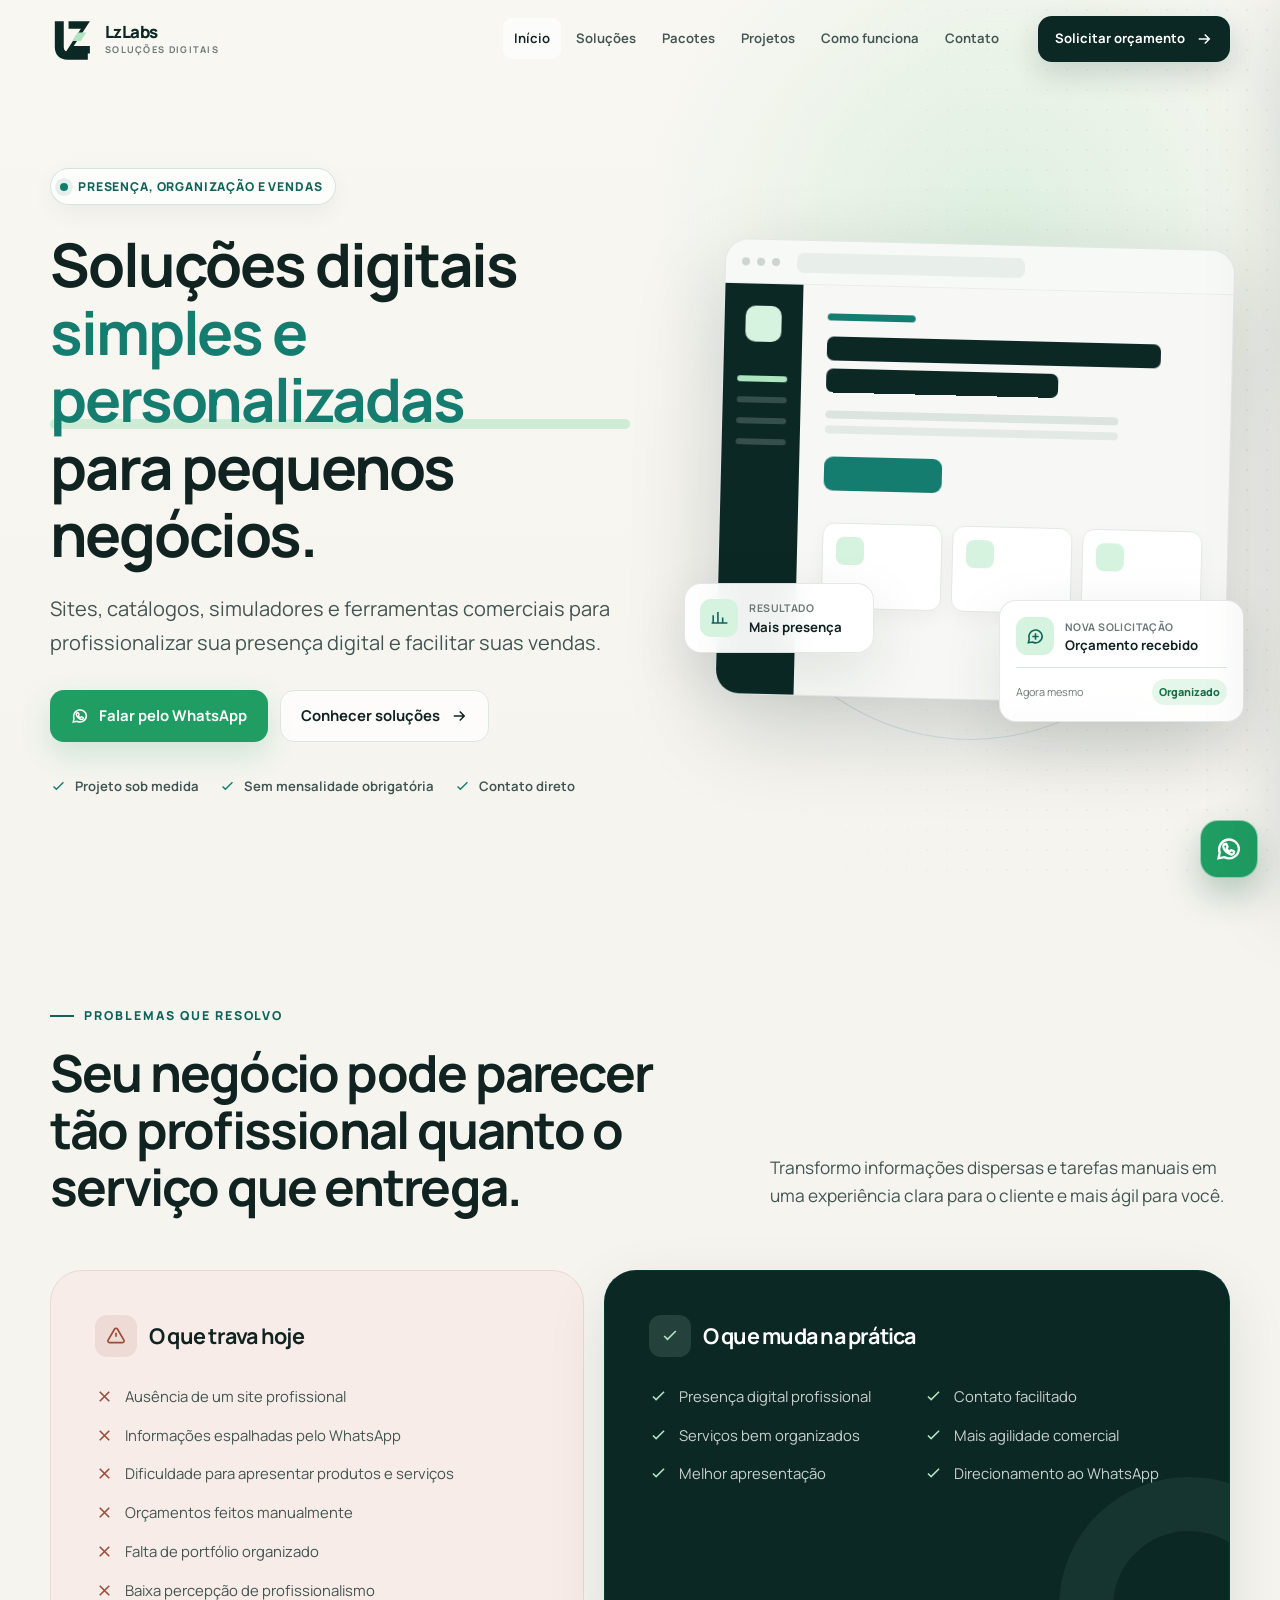
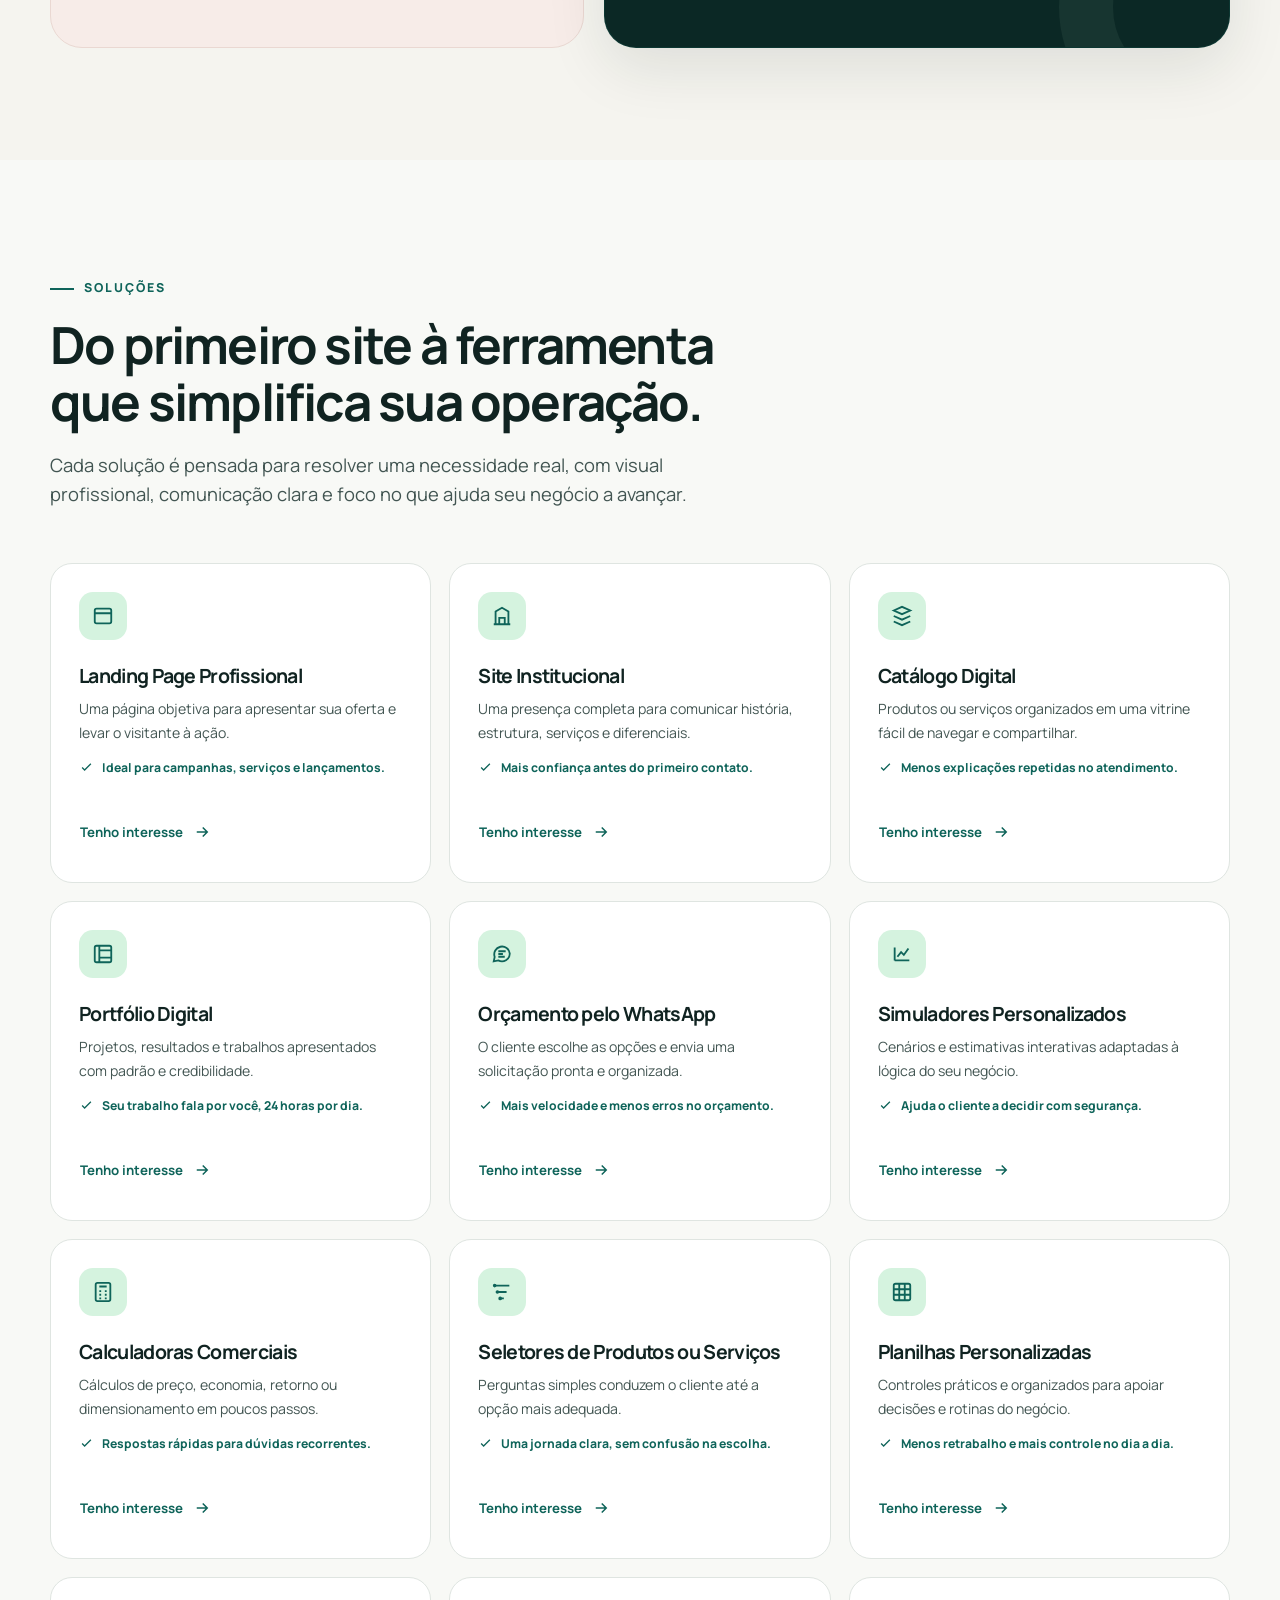
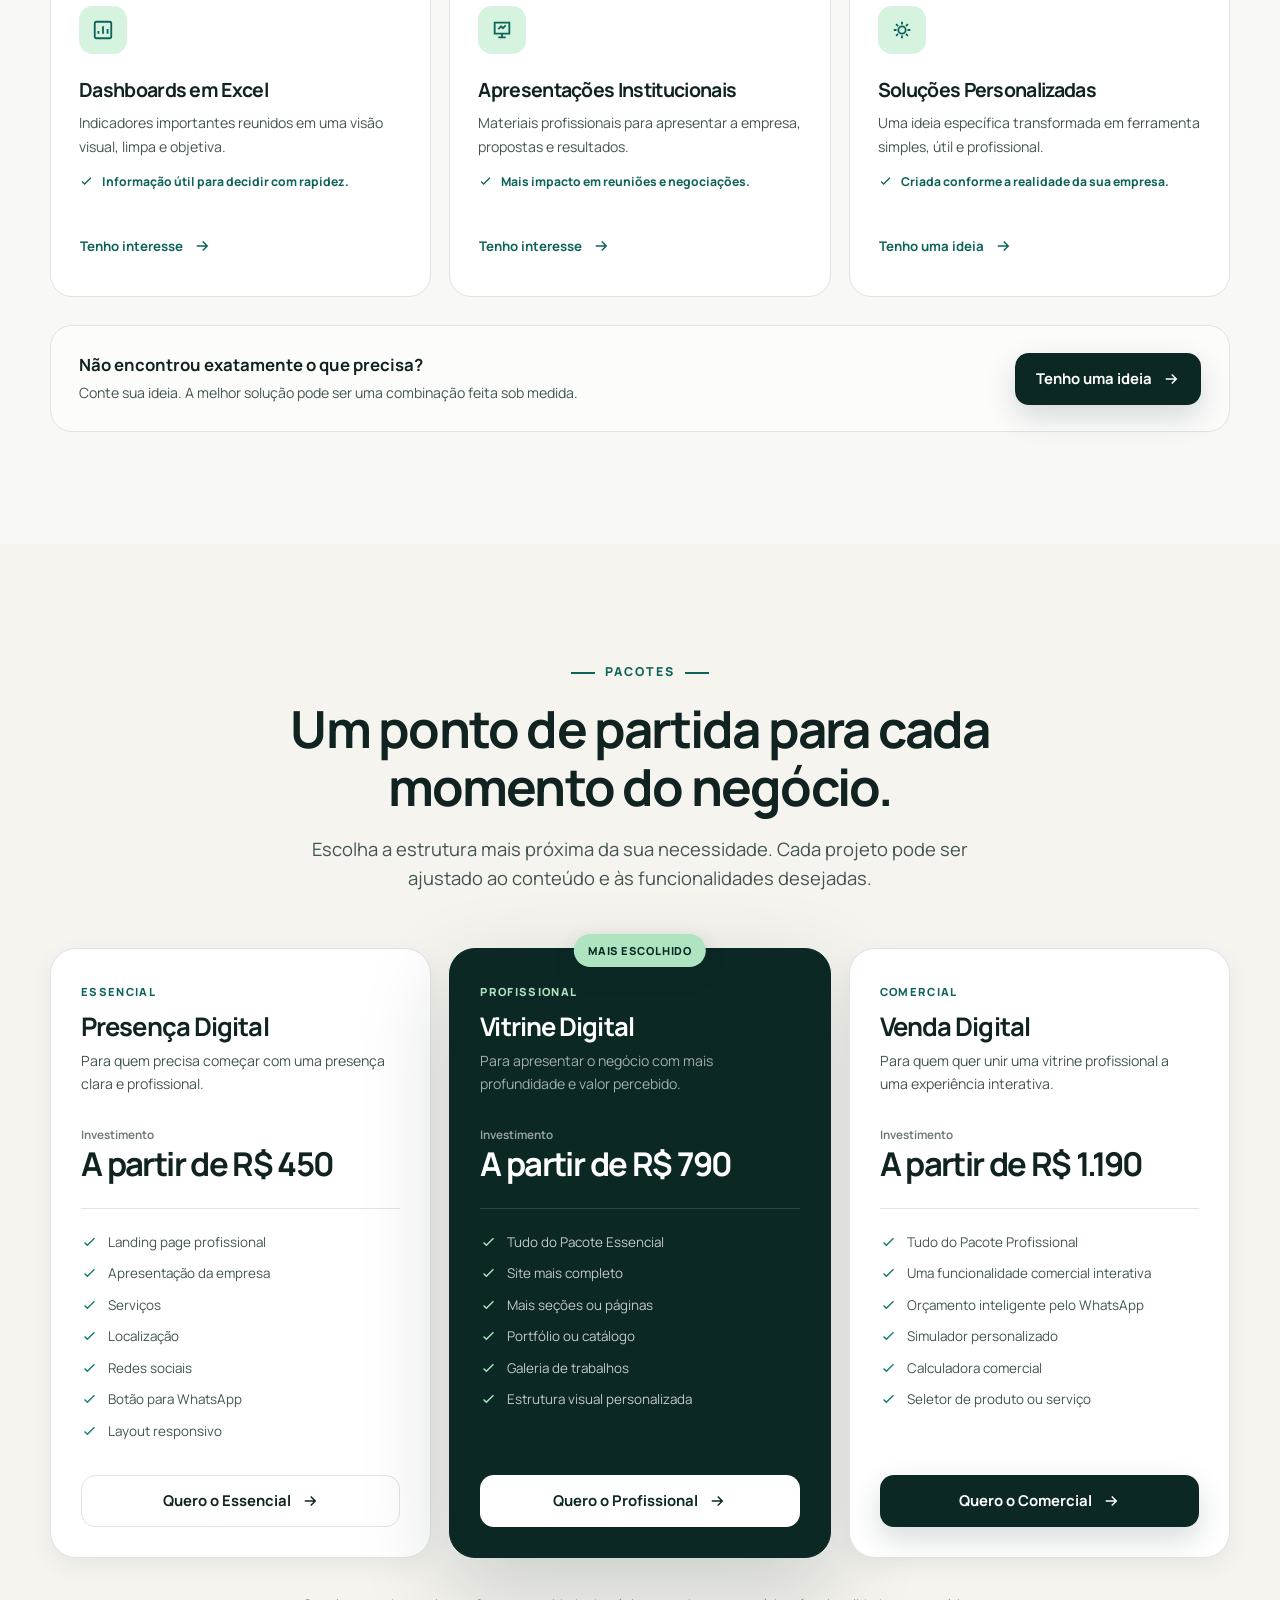
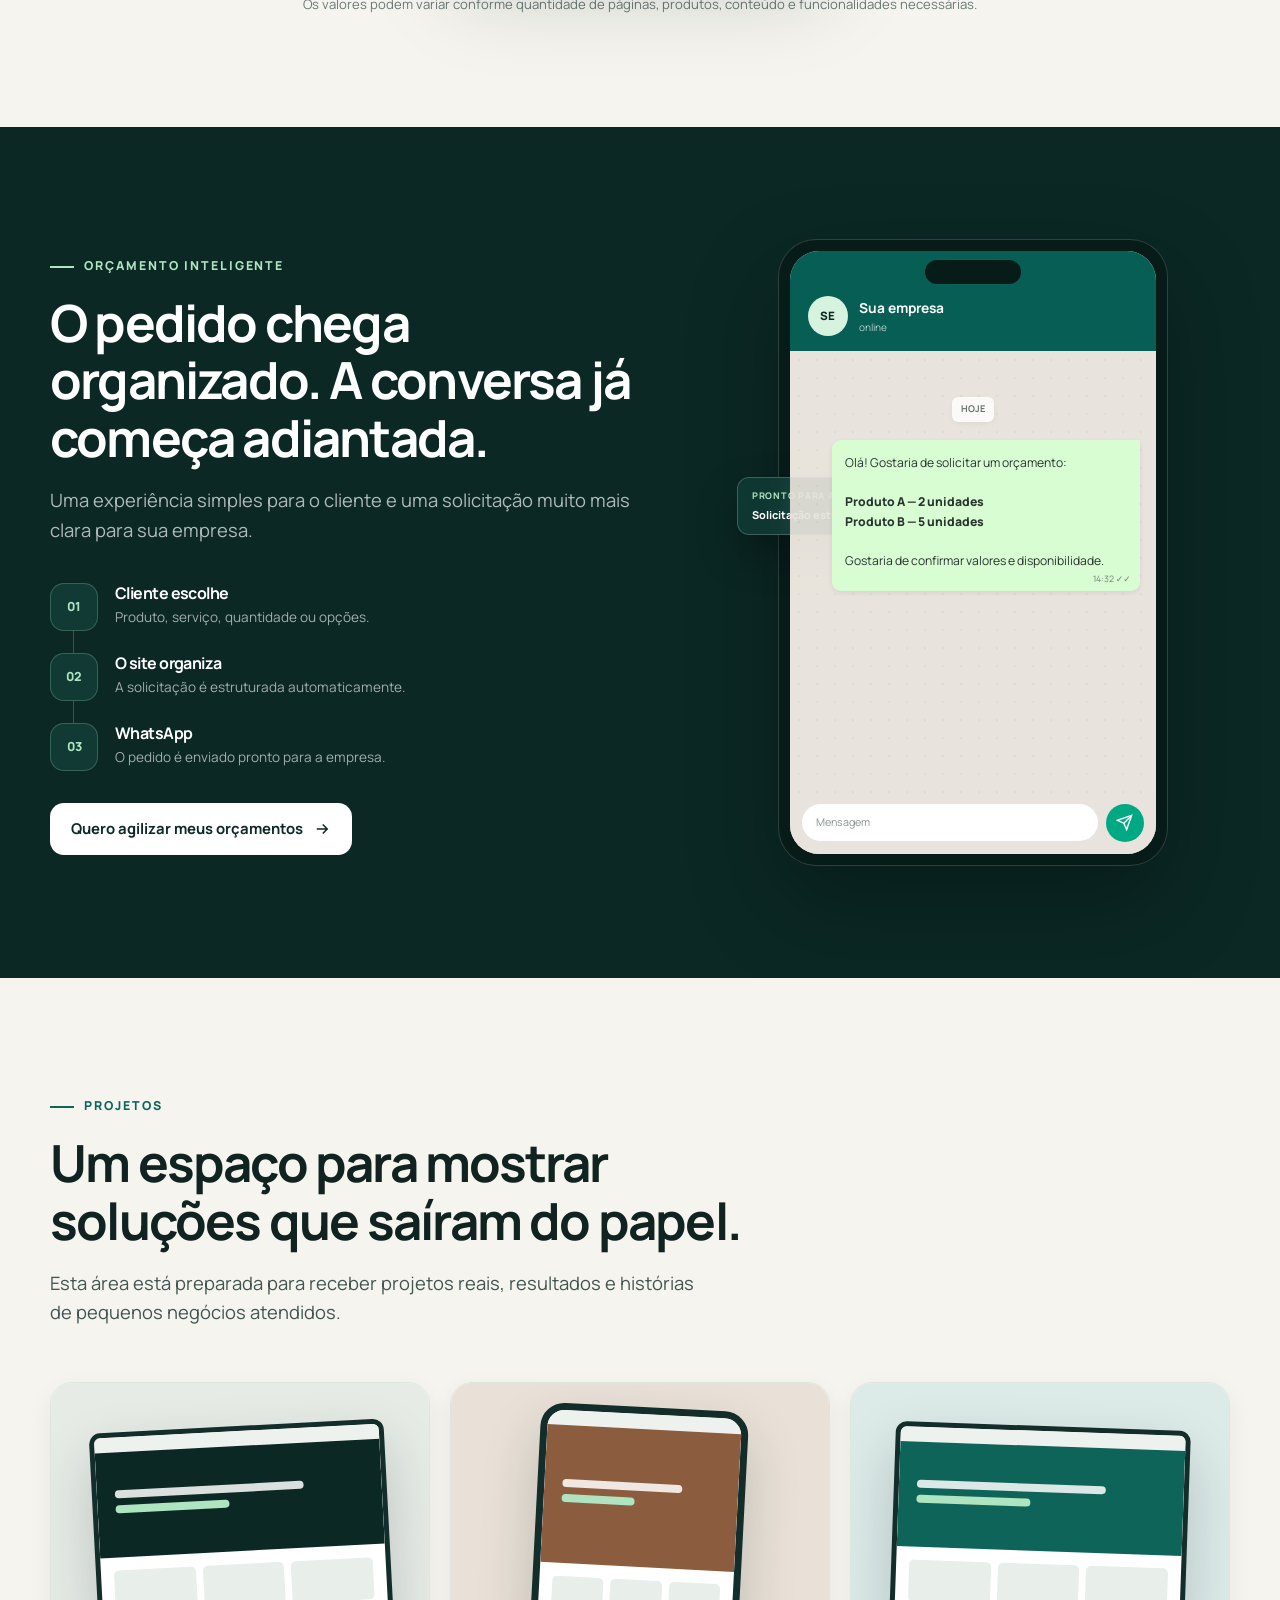
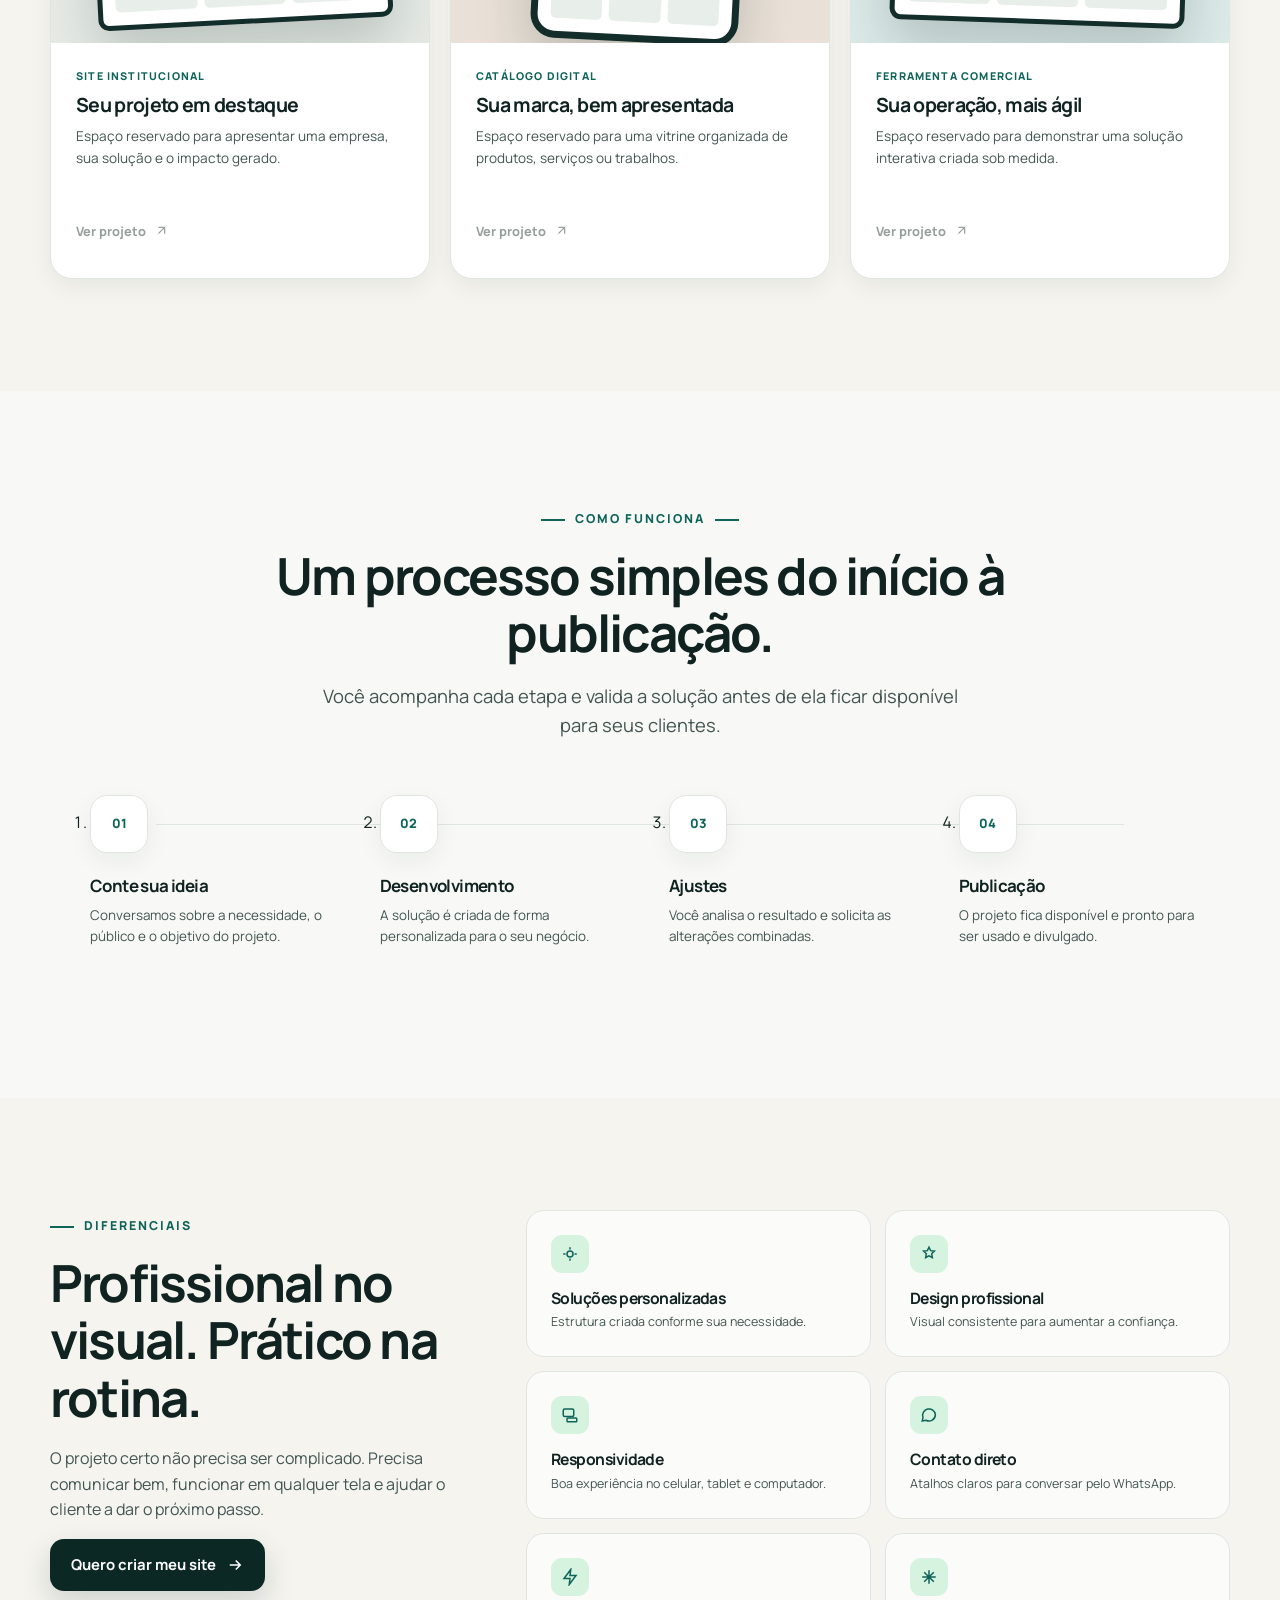
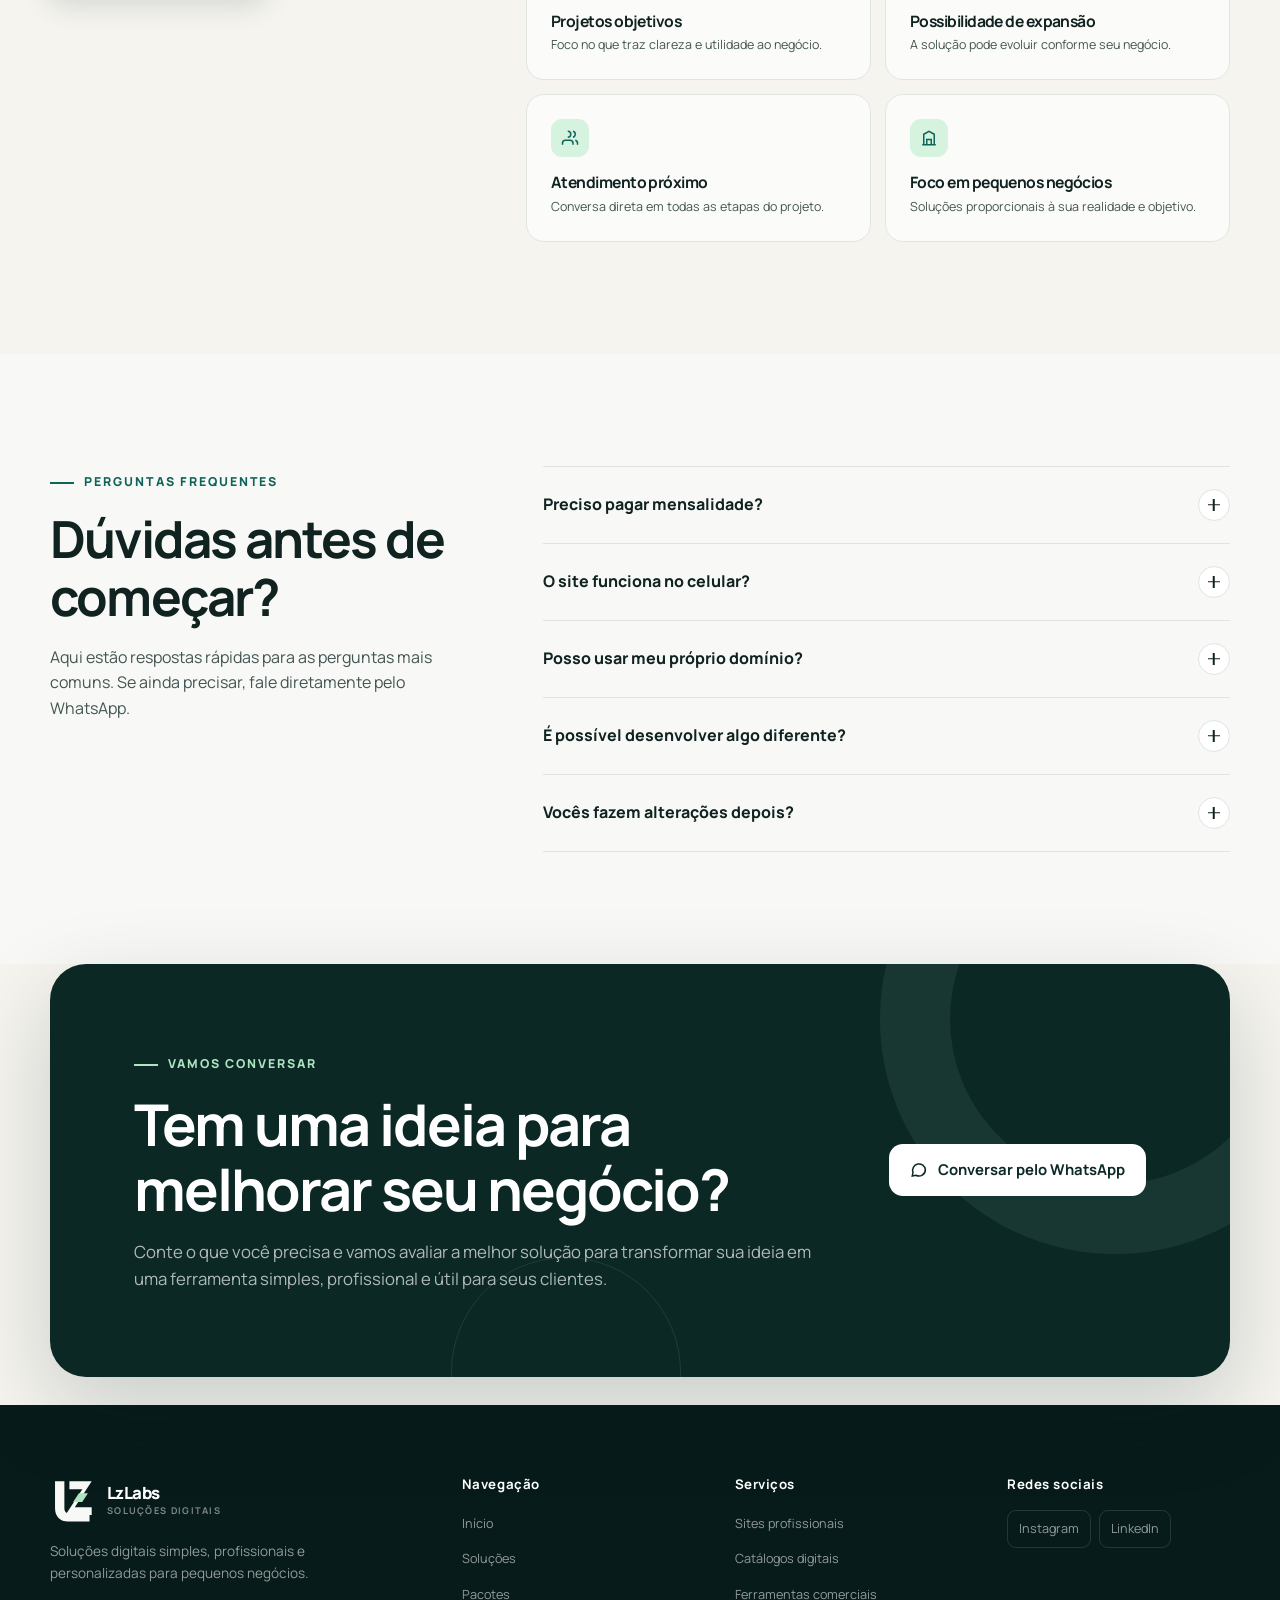
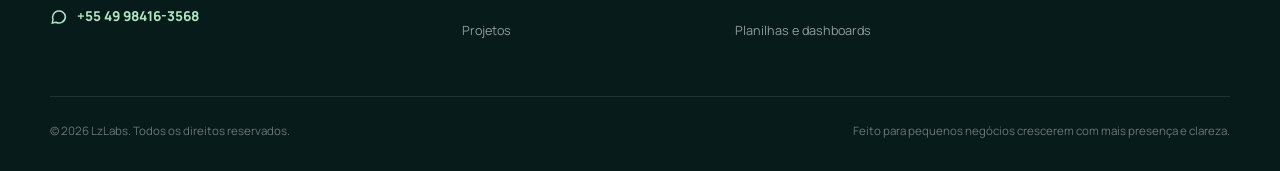
==== commit f30c4c5b: "Adiciona identidade visual LzLabs" ====
--- a/index.html
+++ b/index.html
@@ -22,7 +22,7 @@
   <meta name="twitter:title" content="LzLabs | Soluções digitais para pequenos negócios">
   <meta name="twitter:description" content="Sites e ferramentas comerciais sob medida para pequenos negócios.">
 
-  <link rel="icon" type="image/svg+xml" href="data:image/svg+xml,%3Csvg xmlns='http://www.w3.org/2000/svg' viewBox='0 0 64 64'%3E%3Crect width='64' height='64' rx='16' fill='%230b2825'/%3E%3Cpath d='M17 16v32h21v-8H26V16h-9Zm22 0-9 16h9l-5 16h8l9-24h-10l6-8h-8Z' fill='%23d5f3df'/%3E%3C/svg%3E">
+  <link rel="icon" type="image/svg+xml" href="./assets/logo-mark.svg">
   <link rel="preconnect" href="https://fonts.googleapis.com">
   <link rel="preconnect" href="https://fonts.gstatic.com" crossorigin>
   <link href="https://fonts.googleapis.com/css2?family=Manrope:wght@400;500;600;700;800&display=swap" rel="stylesheet">
@@ -376,17 +376,17 @@
       letter-spacing: -.03em;
     }
 
-    .brand-mark {
-      display: grid;
-      width: 38px;
-      height: 38px;
-      place-items: center;
-      border-radius: 11px;
-      background: var(--forest);
-      box-shadow: 0 8px 20px rgba(11,40,37,.16);
-      color: var(--mint);
-      font-size: .8rem;
-      letter-spacing: -.06em;
+    .brand-logo {
+      display: block;
+      width: 44px;
+      height: 44px;
+      flex: 0 0 auto;
+      object-fit: contain;
+      transition: transform .3s var(--ease);
+    }
+
+    .brand:hover .brand-logo {
+      transform: translateY(-1px);
     }
 
     .brand-copy {
@@ -1991,9 +1991,9 @@
       color: #fff;
     }
 
-    .site-footer .brand-mark {
-      background: var(--mint);
-      color: var(--forest);
+    .site-footer .brand-logo {
+      width: 46px;
+      height: 46px;
     }
 
     .site-footer .brand-copy small {
@@ -2591,7 +2591,7 @@
   <header class="site-header" id="siteHeader">
     <div class="container header-inner">
       <a class="brand" href="#inicio" aria-label="LzLabs — voltar ao início">
-        <span class="brand-mark" aria-hidden="true">LZ</span>
+        <img class="brand-logo" src="./assets/logo-mark.svg" width="44" height="44" alt="" aria-hidden="true">
         <span class="brand-copy">LzLabs<small>Soluções digitais</small></span>
       </a>
 
@@ -3071,7 +3071,7 @@
     <div class="container">
       <div class="footer-grid">
         <div class="footer-brand">
-          <a class="brand" href="#inicio" aria-label="LzLabs — voltar ao início"><span class="brand-mark" aria-hidden="true">LZ</span><span class="brand-copy">LzLabs<small>Soluções digitais</small></span></a>
+          <a class="brand" href="#inicio" aria-label="LzLabs — voltar ao início"><img class="brand-logo" src="./assets/logo-mark-light.svg" width="46" height="46" alt="" aria-hidden="true"><span class="brand-copy">LzLabs<small>Soluções digitais</small></span></a>
           <p>Soluções digitais simples, profissionais e personalizadas para pequenos negócios.</p>
           <a class="footer-whatsapp" href="https://wa.me/5549984163568?text=Ol%C3%A1%21%20Vi%20seu%20site%20e%20gostaria%20de%20saber%20mais%20sobre%20as%20solu%C3%A7%C3%B5es%20digitais." target="_blank" rel="noopener noreferrer"><svg aria-hidden="true" viewBox="0 0 24 24" fill="none" stroke="currentColor" stroke-width="2"><path d="M20.5 11.5a8.5 8.5 0 0 1-12.55 7.47L3 20l1.03-4.8A8.5 8.5 0 1 1 20.5 11.5Z"/></svg>+55 49 98416-3568</a>
         </div>
